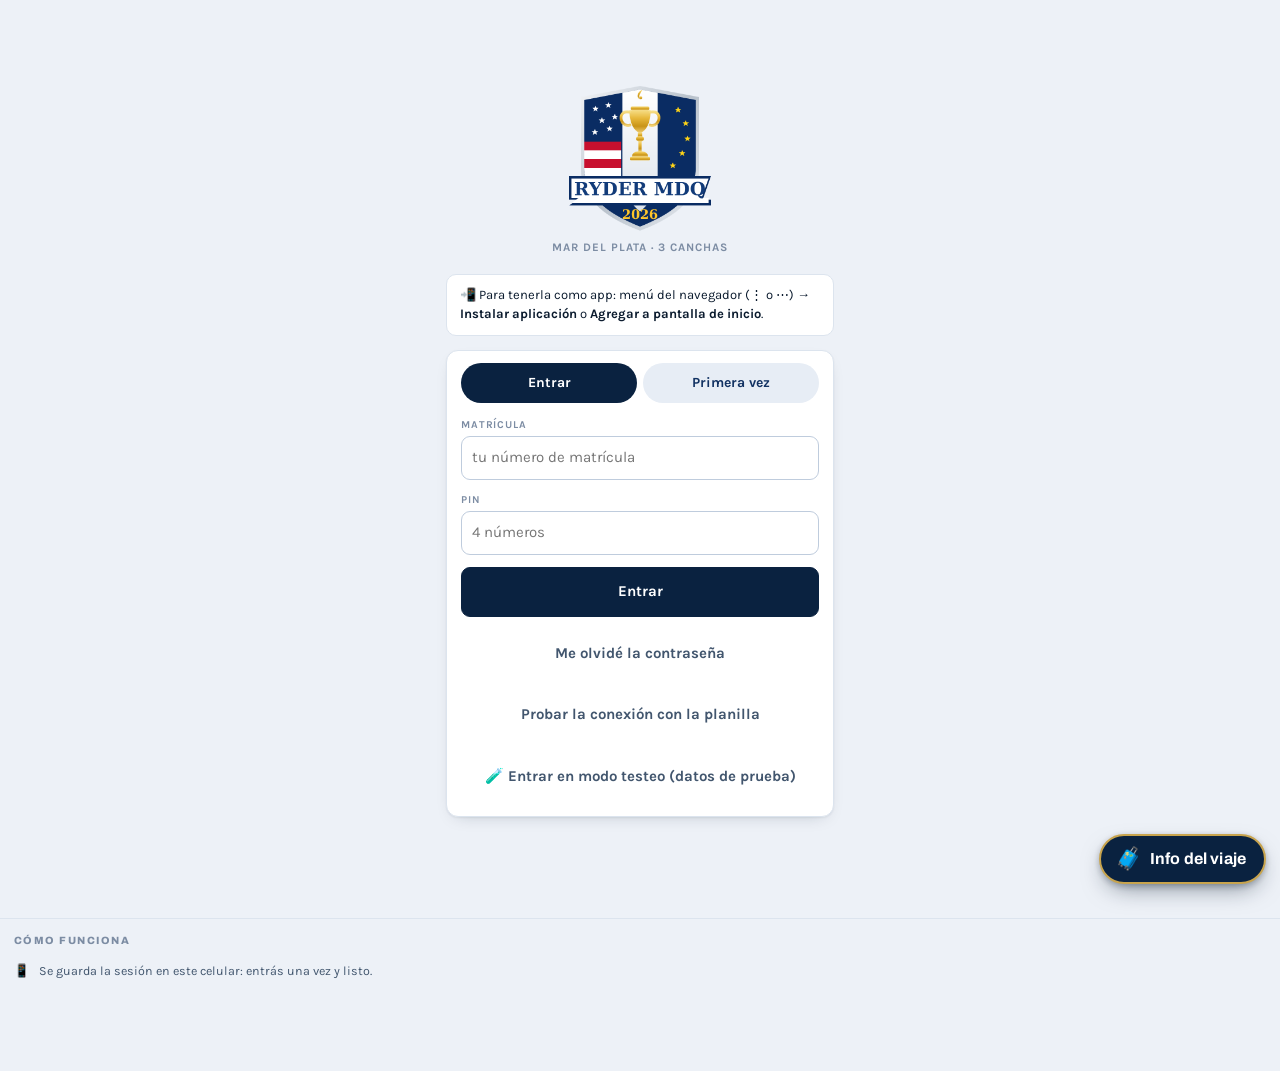
==== index.html @ dab8bccc "Botón flotante 'Info del viaje' en todas las pantallas (v54) Reemplaza la franja chica del encabezad" ====
<!DOCTYPE html>
<html lang="es">
<head>
<meta charset="utf-8">
<meta name="viewport" content="width=device-width,initial-scale=1,viewport-fit=cover">
<meta name="theme-color" content="#FFFFFF">
<meta name="description" content="Ryder MDQ: resultados en vivo del viaje de golf a Mar del Plata.">
<title>Ryder MDQ</title>
<link rel="manifest" href="manifest.webmanifest">
<link rel="icon" href="icono-192.png" sizes="192x192">
<link rel="apple-touch-icon" href="icono-192.png">
<meta name="apple-mobile-web-app-capable" content="yes">
<meta name="apple-mobile-web-app-status-bar-style" content="default">
<meta name="apple-mobile-web-app-title" content="Ryder MDQ">
<link rel="preconnect" href="https://fonts.googleapis.com">
<link rel="preconnect" href="https://fonts.gstatic.com" crossorigin>
<link rel="stylesheet" href="https://fonts.googleapis.com/css2?family=Archivo:wght@500;600;800&family=Karla:wght@400;500;700&family=IBM+Plex+Mono:wght@500;600&display=swap">
<link rel="stylesheet" href="app.css">
</head>
<body>
<div id="app"><div class="pantalla"><p class="vacio">Cargando…</p></div></div>
<a class="flot-viaje" href="gira/" aria-label="Info del viaje: agenda, reservas, pagos y autos"><span aria-hidden="true">🧳</span><b>Info del viaje</b></a>
<script src="config.js"></script>
<script src="app.js"></script>
</body>
</html>
---- app.css ----
/* ===========================================================
   RYDER MDQ — sistema visual
   Navy de barra, rojo USA, azul Europa, fondo gris azulado.
   =========================================================== */
:root{
  --navy:#0A2240; --navy-2:#123262; --navy-3:#1B4587;
  --usa:#C8102E; --usa-osc:#9E0C24;
  --eur:#003DA5; --eur-osc:#002C77;
  --fondo:#EDF1F7; --panel:#FFFFFF; --panel-2:#F4F7FB; --panel-3:#E7EDF5;
  --linea:#DCE4EE; --linea-2:#BFCCDD;
  --tinta:#0B1B2E; --tinta-2:#42566E; --tenue:#7C8CA3;
  --oro:#C8A44D; --oro-suave:#FBF3DE;
  --vivo:#16A34A; --alerta:#B45309; --alerta-suave:#FEF3C7;
  --sombra:0 1px 2px rgba(11,27,46,.06), 0 6px 18px -10px rgba(11,27,46,.28);
  --sombra-alta:0 14px 34px -14px rgba(11,27,46,.45);
  --r:12px;
  /* alias que usa el resto del código */
  --eq-azul:var(--eur); --eq-rojo:var(--usa);
  --verde:var(--navy); --verde2:var(--vivo);
  --rojo:var(--usa); --azul:var(--eur);
  --ground:var(--fondo); --linea2:var(--linea-2); --tinta2:var(--tinta-2); --panel2:var(--panel-2);
}
*{box-sizing:border-box}
body{margin:0;background:var(--fondo);color:var(--tinta);
  font-family:Karla,"Helvetica Neue",Arial,sans-serif;font-size:16px;line-height:1.45;
  -webkit-text-size-adjust:100%;-webkit-font-smoothing:antialiased}
h1,h2,h3{font-family:Archivo,"Helvetica Neue",Arial,sans-serif;margin:0;text-wrap:balance;letter-spacing:-.015em}
button,input,select{font:inherit;color:inherit}
button{cursor:pointer}
:focus-visible{outline:2.5px solid var(--navy-3);outline-offset:2px;border-radius:6px}
ul{margin:0;padding:0;list-style:none}
.num{font-family:"IBM Plex Mono",ui-monospace,monospace;font-variant-numeric:tabular-nums}
.wrap{max-width:780px;margin:0 auto;padding:14px 14px 90px;position:relative}

/* ---------- barra superior navy ---------- */
.topbar{background:var(--navy);position:sticky;top:0;z-index:40;
  box-shadow:0 2px 10px -4px rgba(0,0,0,.4)}
.topbar-in{max-width:780px;margin:0 auto;padding:0 12px}
.cab-top{display:flex;align-items:center;justify-content:space-between;gap:10px;padding:12px 2px 10px}
.cab-der{display:flex;align-items:center;gap:7px;min-width:0}
h1.logo{display:flex;align-items:center;gap:8px;font-family:Archivo,"Helvetica Neue",Arial,sans-serif;
  font-weight:600;letter-spacing:.03em;font-size:15px;color:#fff;text-transform:uppercase;line-height:1;
  white-space:nowrap;min-width:0}
h1.logo b{font-weight:800}
.escudo-logo{width:32px;height:32px;flex:0 0 auto;display:block}
.cab{display:none}
.sub{display:none}
.chip-estado{border:1px solid rgba(255,255,255,.28);background:rgba(255,255,255,.08);border-radius:999px;
  padding:5px 10px;font-size:10.5px;font-weight:700;letter-spacing:.06em;text-transform:uppercase;
  display:flex;align-items:center;gap:6px;color:#E8EEF7}
.punto{width:7px;height:7px;border-radius:50%;background:var(--vivo)}
.punto.gris{background:#94A3B8}
.punto.rojo{background:#F87171}
.punto.vivo{animation:latir 2.4s ease-in-out infinite}
@keyframes latir{0%,100%{opacity:1}50%{opacity:.25}}
@media (prefers-reduced-motion:reduce){.punto.vivo{animation:none}}
.chip-test{border:1px solid rgba(255,255,255,.28);background:rgba(255,255,255,.08);border-radius:999px;
  padding:5px 9px;font-size:10.5px;font-weight:700;letter-spacing:.05em;color:#E8EEF7;white-space:nowrap}
.chip-test.on{background:var(--oro);border-color:var(--oro);color:#2B2205}
.btn-perfil{display:flex;align-items:center;gap:7px;border:1px solid rgba(255,255,255,.28);
  background:rgba(255,255,255,.08);border-radius:999px;padding:3px 11px 3px 3px;
  font-weight:700;font-size:13px;color:#fff;max-width:52%}
.btn-perfil .av{width:28px;height:28px;font-size:14px;background:rgba(255,255,255,.16);border-color:rgba(255,255,255,.4)}
.btn-perfil .nom{overflow:hidden;text-overflow:ellipsis;white-space:nowrap;color:#fff}

/* pestañas subrayadas sobre el navy */
.tabs{display:grid;grid-template-columns:repeat(6,1fr);gap:0}
.tabs button{border:0;background:transparent;padding:11px 1px 12px;font-weight:700;font-size:10px;
  letter-spacing:.01em;text-transform:uppercase;color:rgba(255,255,255,.62);white-space:nowrap;
  position:relative}
.tabs button[aria-current="true"]{color:#fff}
.tabs button[aria-current="true"]::after{content:"";position:absolute;left:12%;right:12%;bottom:0;
  height:3px;border-radius:3px 3px 0 0;background:#fff}

/* ---------- bloques ---------- */
.card{background:var(--panel);border:1px solid var(--linea);border-radius:var(--r);box-shadow:var(--sombra);overflow:hidden}
.pila{display:flex;flex-direction:column;gap:12px}
.fila{display:flex;align-items:center;gap:10px}
.eyebrow{font-size:10.5px;font-weight:700;letter-spacing:.11em;text-transform:uppercase;color:var(--tenue)}
.hint{font-size:13px;color:var(--tinta-2);line-height:1.4}
.sec-tit{padding:12px 14px;border-bottom:1px solid var(--linea);display:flex;
  justify-content:space-between;align-items:center;gap:10px;background:var(--panel-2)}
.sec-tit h2{font-size:14px;font-weight:800;text-transform:uppercase;letter-spacing:.04em}
.vacio{padding:26px 16px;text-align:center;color:var(--tenue);font-size:14px}
.acc{display:flex;gap:8px;padding:12px 14px;flex-wrap:wrap}
.grid2{display:grid;grid-template-columns:1fr 1fr;gap:10px;padding:12px 14px}

/* segmentado tipo "As It Stands / Confirmed" */
.seg{display:flex;gap:6px;padding:0}
.seg button{flex:1;border:0;background:var(--panel-3);border-radius:999px;padding:9px 6px;font-size:12.5px;
  font-weight:700;color:var(--navy-2);white-space:nowrap;letter-spacing:.01em}
.seg button[aria-pressed="true"]{background:var(--navy);color:#fff}
.tabsdos{display:flex;gap:6px;padding:12px 14px 0}
.tabsdos button{flex:1;border:0;background:var(--panel-3);border-radius:999px;padding:10px 6px;
  font-size:14px;font-weight:700;color:var(--navy-2)}
.tabsdos button[aria-pressed="true"]{background:var(--navy);color:#fff}

/* ---------- marcador de equipos: cápsula roja/azul ---------- */
.marcador-eq{display:grid;grid-template-columns:1fr auto 1fr;align-items:center;gap:10px;padding:14px}
.marcador-eq .lado{display:flex;align-items:center;gap:9px;min-width:0}
.marcador-eq .lado:last-child{flex-direction:row-reverse;text-align:right}
.escudo{width:34px;height:34px;border-radius:50%;flex:0 0 auto;display:grid;place-items:center;
  font-family:Archivo;font-weight:800;font-size:10px;color:#fff;letter-spacing:.02em;
  box-shadow:0 0 0 2px #fff, 0 0 0 3px var(--linea-2)}
.escudo.usa{background:linear-gradient(160deg,var(--usa),var(--usa-osc))}
.escudo.eur{background:linear-gradient(160deg,var(--eur),var(--eur-osc))}
.marcador-eq .nombre{font-family:Archivo;font-weight:800;font-size:12.5px;letter-spacing:-.01em;
  line-height:1.12;min-width:0}
.marcador-eq .nombre i{display:block;font-style:normal;font-size:10.5px;font-weight:700;
  letter-spacing:.06em;text-transform:uppercase;color:var(--tenue);margin-top:1px}
.capsula{display:flex;border-radius:999px;overflow:hidden;box-shadow:var(--sombra);flex:0 0 auto}
.capsula span{font-family:Archivo;font-weight:800;font-size:22px;color:#fff;padding:9px 14px;
  min-width:56px;text-align:center;font-variant-numeric:tabular-nums;line-height:1.15}
.capsula .c-usa{background:var(--usa)}
.capsula .c-eur{background:var(--eur)}
.barra-eq{display:flex;height:6px;overflow:hidden}
.barra-eq i{display:block}
.barra-eq .a{background:var(--eur)}
.barra-eq .r{background:var(--usa)}
.meta-eq{display:flex;justify-content:space-between;padding:0 14px 12px;font-size:11.5px;color:var(--tenue);font-weight:600}

/* ---------- partido estilo Ryder ---------- */
.partido{margin:0}
.p-cab{display:flex;justify-content:space-between;align-items:center;gap:10px;
  padding:8px 14px;background:var(--panel-2);border-bottom:1px solid var(--linea)}
.p-estado{font-family:Archivo;font-weight:800;font-size:12px;letter-spacing:.04em;text-transform:uppercase;color:var(--tinta-2)}
.match{display:grid;grid-template-columns:1fr 66px 1fr;align-items:center;gap:6px;padding:10px 12px 6px}
.m-lado{display:flex;flex-direction:column;gap:8px;min-width:0}
.m-jug{display:flex;align-items:center;gap:8px;min-width:0}
.m-foto{width:34px;height:34px;border-radius:50%;flex:0 0 auto;object-fit:cover;background:var(--panel-3);
  display:grid;place-items:center;font-family:Archivo;font-weight:800;font-size:14px;color:var(--navy)}
.m-foto.usa{box-shadow:0 0 0 2px #fff,0 0 0 4px var(--usa)}
.m-foto.eur{box-shadow:0 0 0 2px #fff,0 0 0 4px var(--eur)}
.m-nom{flex:1;min-width:0;font-weight:700;font-size:14px;line-height:1.15;
  overflow:hidden;text-overflow:ellipsis;white-space:nowrap}
.m-hcp{flex:0 0 auto;font-family:"IBM Plex Mono",monospace;font-size:13px;font-weight:600;color:var(--tenue)}
.m-badge{width:66px;height:66px;border-radius:50%;display:grid;place-items:center;align-content:center;
  color:#fff;line-height:1;box-shadow:var(--sombra)}
.m-badge b{font-family:Archivo;font-weight:800;font-size:16px;letter-spacing:-.02em}
.m-badge span{font-size:11px;font-weight:700;opacity:.9;margin-top:2px}
.m-badge.usa{background:var(--usa)}
.m-badge.eur{background:var(--eur)}
.m-badge.as{background:#fff;color:var(--navy);box-shadow:inset 0 0 0 2px var(--linea-2)}
.m-badge.sin{background:var(--panel-3);color:var(--tenue);box-shadow:none}
.p-hoyos{display:flex;gap:2px;padding:2px 10px 12px;justify-content:center}
.p-hoyos i{width:17px;height:17px;flex:0 0 auto;border-radius:50%;font-style:normal;font-size:9px;font-weight:700;
  display:grid;place-items:center;font-family:"IBM Plex Mono",monospace;
  background:#fff;border:1px solid var(--linea);color:var(--tenue)}
.p-hoyos i.u{background:var(--usa);border-color:var(--usa);color:#fff}
.p-hoyos i.e{background:var(--eur);border-color:var(--eur);color:#fff}
.p-hoyos i.h{background:#fff;border-color:var(--navy);color:var(--navy)}
.p-hoyos i.fin{opacity:.3}
.p-lados,.p-lado,.p-vs{display:none}

/* ---------- leaderboard ---------- */
.lb{overflow:hidden}
.lb-cab{display:flex;justify-content:space-between;align-items:center;padding:12px 14px;
  background:var(--navy);color:#fff}
.lb-cab h2{font-size:14px;font-weight:800;text-transform:uppercase;letter-spacing:.04em}
.lb-cab .eyebrow{color:rgba(255,255,255,.7)}
.lb-row{display:grid;grid-template-columns:28px 36px 1fr auto;gap:10px;align-items:center;
  padding:10px 14px;border-bottom:1px solid var(--linea);position:relative;background:transparent;width:100%;
  border-left:0;border-right:0;border-top:0;text-align:left}
.lb-row:last-child{border-bottom:0}
.lb-row .barra{position:absolute;left:0;top:0;bottom:0;background:var(--panel-2);z-index:0}
.lb-row>*{position:relative;z-index:1}
.pos{font-family:Archivo;font-weight:800;font-size:14px;color:var(--tinta-2);text-align:center}
.pos.p1{color:var(--oro)}
.av{width:36px;height:36px;border-radius:50%;display:grid;place-items:center;font-size:15px;
  font-family:Archivo;font-weight:800;color:var(--navy);
  background:var(--panel-3);border:1px solid var(--linea-2);object-fit:cover}
.av.eq-azul{border:0;box-shadow:0 0 0 2px #fff,0 0 0 3.5px var(--eur)}
.av.eq-rojo{border:0;box-shadow:0 0 0 2px #fff,0 0 0 3.5px var(--usa)}
.lb-nom{font-weight:700;font-size:15px;line-height:1.15;overflow:hidden;text-overflow:ellipsis;white-space:nowrap}
.lb-meta{font-size:11.5px;color:var(--tenue);display:flex;gap:7px;flex-wrap:wrap;margin-top:1px}
.lb-val{text-align:right;font-family:"IBM Plex Mono",monospace;font-variant-numeric:tabular-nums}
.lb-val b{font-size:21px;font-weight:600;letter-spacing:-.02em;color:var(--navy)}
.lb-val span{display:block;font-size:10.5px;color:var(--tenue);font-family:Karla;letter-spacing:.03em}
.thru{font-weight:700;color:var(--vivo)}
.txt-azul{color:var(--eur)}
.txt-rojo{color:var(--usa)}

/* ---------- grilla de tarjetas ---------- */
.scroll{overflow-x:auto;-webkit-overflow-scrolling:touch}
table.tc{border-collapse:collapse;font-family:"IBM Plex Mono",monospace;font-size:13px;
  font-variant-numeric:tabular-nums;min-width:100%;color:var(--tinta)}
table.tc th,table.tc td{border:1px solid var(--linea);padding:6px 4px;text-align:center;min-width:31px;font-weight:600}
table.tc th{background:var(--panel-2);font-weight:700;color:var(--tinta-2)}
table.tc .lbl{text-align:left;position:sticky;left:0;background:var(--panel);min-width:112px;
  font-family:Karla;font-weight:700;font-size:13px;z-index:2}
table.tc thead .lbl{background:var(--panel-2)}
table.tc .tot{background:var(--panel-2);font-weight:700}
.marca{display:inline-grid;place-items:center;width:20px;height:20px;line-height:1}
.marca.c{border:1.5px solid var(--usa);border-radius:50%}
.marca.cc{border:1.5px solid var(--usa);border-radius:50%;box-shadow:0 0 0 2.5px var(--panel),0 0 0 4px var(--usa)}
.marca.s{border:1.5px solid var(--eur)}
.marca.ss{border:1.5px solid var(--eur);box-shadow:0 0 0 2.5px var(--panel),0 0 0 4px var(--eur)}

/* ---------- carga de golpes ---------- */
.jsel{display:flex;gap:7px;overflow-x:auto;padding:2px;scrollbar-width:none}
.jsel::-webkit-scrollbar{display:none}
.jsel button{flex:0 0 auto;display:flex;align-items:center;gap:7px;border:1px solid var(--linea);
  background:var(--panel);border-radius:999px;padding:4px 12px 4px 4px;font-weight:700;font-size:14px;
  color:var(--tinta-2)}
.jsel button[aria-pressed="true"]{border-color:var(--navy);background:var(--navy);color:#fff}
.hoyo{padding:16px 16px 14px;text-align:center}
.hoyo .n{font-family:Archivo;font-weight:800;font-size:52px;line-height:.92;letter-spacing:-.03em;color:var(--navy)}
.hoyo .datos{display:flex;justify-content:center;gap:7px;flex-wrap:wrap;margin-top:8px}
.pin{border:1px solid var(--linea);border-radius:999px;padding:3px 10px;font-size:11.5px;font-weight:700;
  color:var(--tinta-2);background:var(--panel-2)}
.pin.recibe{border-color:var(--oro);color:#7A5C0A;background:var(--oro-suave)}
.marcador{display:flex;align-items:center;justify-content:center;gap:16px;margin:14px 0 6px}
.marcador .val{font-family:Archivo;font-weight:800;font-size:60px;min-width:96px;line-height:1;
  letter-spacing:-.04em;color:var(--tinta)}
.marcador .val.sin{color:var(--linea-2)}
.rd{width:52px;height:52px;border-radius:50%;border:1px solid var(--linea-2);background:var(--panel-2);
  font-size:26px;font-weight:600;display:grid;place-items:center;line-height:1;padding-bottom:3px;color:var(--navy)}
.rd:active{background:var(--panel-3)}
.rapidos{display:grid;grid-template-columns:repeat(5,1fr);gap:6px;margin-top:12px}
.rapidos button{border:1px solid var(--linea);background:var(--panel-2);border-radius:10px;padding:9px 2px;
  font-weight:700;font-size:12.5px;color:var(--tinta-2)}
.rapidos button b{display:block;font-family:"IBM Plex Mono",monospace;font-size:18px;color:var(--tinta)}
.rapidos button.brr{color:var(--tenue)}
.navh{display:flex;gap:8px;margin-top:14px}
.navh button{flex:1;border:1px solid var(--linea);background:var(--panel-2);border-radius:10px;padding:11px;
  font-weight:700;font-size:14px;color:var(--tinta-2)}
.navh button.pri{background:var(--navy);border-color:var(--navy);color:#fff}
.puntos{display:flex;justify-content:center;gap:16px;padding:12px 14px;border-top:1px solid var(--linea);
  background:var(--panel-2)}
.puntos div{text-align:center}
.puntos b{display:block;font-family:"IBM Plex Mono",monospace;font-size:19px;font-weight:600;color:var(--navy)}
.puntos span{font-size:10px;letter-spacing:.08em;text-transform:uppercase;color:var(--tenue);font-weight:700}
.dots{display:flex;gap:3px;justify-content:center;flex-wrap:wrap;padding:12px 10px 0}
.dots button{width:26px;height:26px;border-radius:7px;border:1px solid var(--linea);background:var(--panel-2);
  font-size:11px;font-weight:700;color:var(--tenue);padding:0;font-family:"IBM Plex Mono",monospace}
.dots button.hecho{background:var(--navy);border-color:var(--navy);color:#fff}
.dots button[aria-current="true"]{outline:2px solid var(--oro);outline-offset:1px}

/* ---------- formularios ---------- */
.campo{display:flex;flex-direction:column;gap:4px}
.campo label{font-size:10.5px;font-weight:700;letter-spacing:.08em;text-transform:uppercase;color:var(--tenue)}
input[type="text"],input[type="number"],input[type="password"],select{
  border:1px solid var(--linea-2);background:var(--panel);border-radius:9px;padding:10px;width:100%;font-size:15px}
input[type="number"]{font-family:"IBM Plex Mono",monospace}
.btn{border:1px solid var(--linea-2);background:var(--panel);border-radius:9px;padding:10px 13px;
  font-weight:700;font-size:14px;color:var(--navy)}
.btn.pri{background:var(--navy);border-color:var(--navy);color:#fff}
.btn.fin{border-color:transparent;background:transparent;color:var(--tinta-2);font-size:13px;padding:6px 8px}
.btn.peli{color:var(--usa)}
.jug{padding:11px 14px;border-bottom:1px solid var(--linea);display:grid;
  grid-template-columns:38px 1fr auto;gap:11px;align-items:center}
.jug:last-child{border-bottom:0}
.jug .av{width:38px;height:38px;font-size:16px}
.editor{display:grid;grid-template-columns:1fr;gap:9px;padding:13px 14px;background:var(--panel-2);
  border-bottom:1px solid var(--linea)}
.hoyo-ed{display:grid;grid-template-columns:34px 1fr 1fr;gap:7px;align-items:center;padding:4px 14px}
.hoyo-ed span{font-family:"IBM Plex Mono",monospace;font-size:13px;color:var(--tenue);font-weight:600}
.hoyo-ed input{padding:6px 8px;font-size:14px;text-align:center}
.feed{padding:4px 0}
.feed li{display:flex;gap:9px;padding:8px 14px;border-bottom:1px solid var(--linea);font-size:13.5px;
  align-items:baseline;color:var(--tinta-2)}
.feed li:last-child{border-bottom:0}
.aviso{display:flex;gap:9px;padding:11px 13px;border-radius:10px;background:var(--alerta-suave);
  border:1px solid #FCD34D;font-size:13px;color:#78350F;line-height:1.35}
.destacados{display:grid;grid-template-columns:repeat(auto-fit,minmax(150px,1fr));gap:1px;background:var(--linea)}
.destacados div{background:var(--panel);padding:12px 14px}
.destacados .k{font-size:10px;letter-spacing:.09em;text-transform:uppercase;color:var(--tenue);font-weight:700}
.destacados .v{font-weight:700;font-size:15px;margin-top:2px}
.destacados .v em{font-style:normal;font-family:"IBM Plex Mono",monospace;color:var(--navy)}
.pie{text-align:center;padding:24px 10px 6px;font-size:11.5px;color:var(--tenue)}
.pie small{display:block;margin-top:3px}
.candado{display:flex;gap:9px;padding:11px 14px;font-size:12.5px;color:var(--tinta-2);
  border-top:1px solid var(--linea);background:var(--panel-2);line-height:1.35}
.candado.solo{border:1px solid var(--linea);border-radius:10px}
.ronly{opacity:.62;pointer-events:none}
.codigo{font-family:"IBM Plex Mono",monospace;font-size:20px;font-weight:600;letter-spacing:.08em;
  color:var(--navy);background:var(--panel-3);border:1px solid var(--linea-2);border-radius:9px;padding:5px 10px}
.pick-eq{display:flex;gap:8px}
.pick-eq button{flex:1;border:2px solid var(--linea);background:var(--panel);border-radius:10px;
  padding:9px 4px;font-weight:800;font-size:14px;color:var(--tinta-2)}
.pick-eq.pick-4{flex-wrap:wrap}
.pick-eq.pick-4 button{flex:1 1 44%;font-size:13px;padding:10px 4px}
.pick-eq button.a[aria-pressed="true"]{border-color:var(--eur);color:var(--eur);background:#EFF4FD}
.pick-eq button.r[aria-pressed="true"]{border-color:var(--usa);color:var(--usa);background:#FDF0F2}
.pick-eq button[aria-pressed="true"]:not(.a):not(.r){border-color:var(--navy);color:#fff;background:var(--navy)}

/* ---------- ingreso ---------- */
.pantalla{min-height:100svh;display:flex;flex-direction:column;justify-content:center;
  max-width:420px;margin:0 auto;padding:24px 16px;gap:14px}
.marca-app{display:block;text-align:center;margin-bottom:4px}
.marca-app h1{font-size:26px;font-weight:800;letter-spacing:-.02em}
.escudo-grande{width:150px;height:150px;display:block;margin:0 auto}
.marca-app p{margin:6px 0 0;font-size:11.5px;color:var(--tenue);font-weight:700;
  letter-spacing:.09em;text-transform:uppercase}
.form{display:flex;flex-direction:column;gap:12px;padding:14px}
.form .btn{padding:13px;font-size:15px}
.error{background:#FEF2F2;border:1px solid #FCA5A5;color:#7F1D1D;border-radius:10px;
  padding:10px 12px;font-size:13.5px;line-height:1.35}
.ok-msg{background:#ECFDF5;border:1px solid #6EE7B7;color:#065F46;border-radius:10px;padding:10px 12px;font-size:13.5px}
.instalar{display:flex;gap:9px;align-items:center;justify-content:space-between;
  padding:11px 13px;border-radius:10px;background:var(--panel);border:1px solid var(--linea);font-size:13px}
.login-grid{display:grid;grid-template-columns:repeat(auto-fill,minmax(150px,1fr));gap:8px;padding:14px}
.login-grid button{display:flex;align-items:center;gap:9px;border:1px solid var(--linea);
  background:var(--panel-2);border-radius:12px;padding:8px;font-weight:700;font-size:14px;text-align:left;color:var(--tinta)}
.login-grid button i{display:block;font-style:normal;font-size:11px;color:var(--tenue);font-weight:600}
.login-grid .lib{color:var(--tenue)}

/* ---------- perfil ---------- */
.perfil-cab{display:flex;gap:15px;align-items:center;padding:16px 14px}
.perfil-foto{width:92px;height:92px;border-radius:50%;flex:0 0 auto;display:grid;place-items:center;
  font-family:Archivo;font-weight:800;font-size:38px;color:var(--navy);
  background:var(--panel-3);border:1px solid var(--linea-2);overflow:hidden}
.perfil-foto img{width:100%;height:100%;object-fit:cover;display:block}
.perfil-foto.eq-azul{border:0;box-shadow:0 0 0 4px var(--eur)}
.perfil-foto.eq-rojo{border:0;box-shadow:0 0 0 4px var(--usa)}
.perfil-cab h2{font-size:20px;font-weight:800;line-height:1.1}
.subir{display:inline-flex;align-items:center;gap:6px;border:1px solid var(--linea-2);background:var(--panel);
  border-radius:9px;padding:7px 11px;font-weight:700;font-size:13px;cursor:pointer;color:var(--navy)}
.subir input{display:none}
.fotos{display:flex;gap:7px;flex-wrap:wrap;margin-top:8px}

/* ---------- estados y desplegable ---------- */
.barra-estado{display:flex;align-items:center;gap:8px;padding:7px 12px;font-size:12.5px;font-weight:700;
  color:#78350F;background:var(--alerta-suave);border-bottom:1px solid #FCD34D}
.barra-estado.sync{background:#ECFDF5;color:#065F46;border-bottom-color:#6EE7B7}
.barra-estado.test{background:#EEF2FF;color:#3730A3;border-bottom-color:#A5B4FC}
.girar{width:12px;height:12px;border:2px solid currentColor;border-right-color:transparent;
  border-radius:50%;animation:vuelta .8s linear infinite;flex:0 0 auto}
@keyframes vuelta{to{transform:rotate(360deg)}}
@media (prefers-reduced-motion:reduce){.girar{animation:none}}
.drop-fondo{position:fixed;inset:0;z-index:45;background:rgba(10,34,64,.28)}
.drop{position:fixed;z-index:46;right:12px;top:58px;width:min(330px,calc(100% - 24px));
  background:var(--panel);border:1px solid var(--linea-2);border-radius:14px;
  box-shadow:var(--sombra-alta);overflow:hidden auto;max-height:72vh}
.drop .tit{padding:10px 13px;border-bottom:1px solid var(--linea);font-size:10.5px;font-weight:700;
  letter-spacing:.1em;text-transform:uppercase;color:var(--tenue);position:sticky;top:0;background:var(--panel-2)}
.drop button{display:flex;align-items:center;gap:10px;width:100%;border:0;background:transparent;
  padding:9px 13px;text-align:left;font-weight:700;font-size:14.5px;color:var(--tinta);
  border-bottom:1px solid var(--linea)}
.drop button:last-child{border-bottom:0}
.drop button[aria-current="true"]{background:var(--panel-2)}
.drop button i{display:block;font-style:normal;font-size:11px;color:var(--tenue);font-weight:600}
.drop button span{min-width:0}
.drop .tick{margin-left:auto;color:var(--vivo);font-weight:800}

@media(max-width:430px){h1.logo span{display:none}.escudo-logo{width:36px;height:36px}}
@media(max-width:400px){
  .hoyo .n{font-size:44px}
  .marcador .val{font-size:52px;min-width:80px}
  .grid2{grid-template-columns:1fr}
  .btn-perfil{max-width:44%;padding-right:8px}
  .capsula span{font-size:19px;padding:8px 11px;min-width:52px}
  .match{grid-template-columns:1fr 58px 1fr}
  .m-badge{width:58px;height:58px}
  .m-badge b{font-size:14px}
  .tabs button{font-size:10px}
}

/* ---------- partida rápida ---------- */
.pr-jug{display:grid;grid-template-columns:1fr 88px 34px;gap:9px;align-items:end;
  padding:10px 14px;border-bottom:1px solid var(--linea)}
.pr-op{border:2px solid var(--linea);background:var(--panel);border-radius:10px;padding:12px 8px;
  font-weight:700;font-size:13.5px;color:var(--tinta-2)}
.pr-op[aria-pressed="true"]{border-color:var(--navy);background:var(--navy);color:#fff}
.pr-eq{display:grid;grid-template-columns:1fr auto auto;gap:6px;align-items:center;margin-top:6px}
.pr-eq span{font-weight:700;font-size:13.5px;overflow:hidden;text-overflow:ellipsis;white-space:nowrap}
.pr-eq button{border:2px solid var(--linea);background:var(--panel);border-radius:8px;padding:6px 10px;
  font-weight:700;font-size:12px;color:var(--tinta-2)}
.pr-eq button.a[aria-pressed="true"]{border-color:var(--eur);color:var(--eur);background:#EFF4FD}
.pr-eq button.r[aria-pressed="true"]{border-color:var(--usa);color:var(--usa);background:#FDF0F2}
.pr-fila{display:grid;grid-template-columns:minmax(0,1fr) 40px 46px 40px 56px;gap:7px;align-items:center;
  padding:9px 14px;border-top:1px solid var(--linea)}
.pr-fila.fuera{opacity:.45}
.pr-quien{min-width:0}
.pr-fila.lado .pr-quien b{white-space:normal;overflow-wrap:anywhere}
.pr-quien b{display:block;font-size:14.5px;line-height:1.15;overflow:hidden;text-overflow:ellipsis;white-space:nowrap}
.pr-quien i{display:block;font-style:normal;font-size:11px;color:var(--tenue);font-weight:600}
.rd.chico{width:40px;height:40px;font-size:22px}
.pr-golpes{font-family:Archivo;font-weight:800;font-size:26px;text-align:center;color:var(--tinta);
  font-variant-numeric:tabular-nums}
.pr-golpes.sin{color:var(--linea-2)}
.pr-pts{font-family:"IBM Plex Mono",monospace;font-size:12px;font-weight:600;color:var(--navy);text-align:right}
.pr-op i{display:block;font-style:normal;font-size:11px;font-weight:600;margin-top:3px;opacity:.72}

/* partida rápida · todas las alternativas a la vez */
.pr-vs{display:block;font-size:12px;font-weight:600;color:var(--tenue);
  letter-spacing:.01em;margin-bottom:2px}
.pr-vs i{font-style:normal;padding:0 2px;opacity:.8}
.pr-res b{display:block;font-size:14.5px;font-weight:800;color:var(--navy);line-height:1.25}
.pr-hm{margin:10px 14px 0;border-top:1px solid var(--linea);padding-top:8px}
.pr-hm span{color:var(--tenue);font-weight:600;overflow:hidden;text-overflow:ellipsis;white-space:nowrap}
.pr-hm b{color:var(--navy);white-space:nowrap;font-weight:700}

.pr-hm h4{margin:10px 0 4px;font-family:Archivo,system-ui,sans-serif;font-size:10px;
  letter-spacing:.13em;text-transform:uppercase;color:var(--tenue);font-weight:800}
.pr-hm h4:first-child{margin-top:0}
.pr-fila.mejor{box-shadow:inset 3px 0 0 var(--oro)}
.pr-pts.mejor{color:var(--navy);font-weight:800}

/* partida rápida · destacar el match y los sindicatos que se están jugando.
   Filas grandes de verdad: en la cancha se tocan con el pulgar y con guante. */
.pr-res, .hm-fila{display:grid;align-items:center;width:100%;border:1.5px solid var(--linea);
  background:var(--panel);font:inherit;color:inherit;text-align:left;cursor:pointer;
  border-radius:12px;-webkit-tap-highlight-color:transparent}
.pr-res{grid-template-columns:24px 1fr;gap:11px;min-height:56px;padding:9px 12px;margin:0 14px 8px}
.pr-res:first-of-type{margin-top:2px}
.hm-fila{grid-template-columns:24px 1fr auto;gap:10px;min-height:48px;padding:8px 11px;margin-top:7px}
.hm-tic{width:22px;height:22px;border-radius:50%;border:2px solid var(--linea-2);
  background:var(--panel);box-sizing:border-box}
.pr-res.destacado, .hm-fila.destacado{border-color:var(--eur);background:#EFF4FD}
.destacado .hm-tic{border-color:var(--eur);background:var(--eur);
  box-shadow:inset 0 0 0 3.5px #EFF4FD}
.pr-res.destacado .pr-vs, .pr-res.destacado b,
.hm-fila.destacado .hm-quien, .hm-fila.destacado b{color:var(--eur)}
.hm-quien{font-size:12.5px;color:var(--tenue);font-weight:600;line-height:1.25}
.hm-fila b{font-size:12.5px;color:var(--navy);white-space:nowrap;font-weight:700}
.hm-ver{display:flex;justify-content:flex-end;margin-top:10px}
.btn-ver{border:1.5px solid var(--linea-2);background:var(--panel);border-radius:999px;
  padding:9px 16px;font-family:Archivo,system-ui,sans-serif;font-size:11.5px;font-weight:800;
  letter-spacing:.04em;text-transform:uppercase;color:var(--navy);cursor:pointer}
.btn-ver:active{background:#EFF4FD;border-color:var(--eur);color:var(--eur)}
.pr-hm h4 b{color:var(--eur);font-weight:800}

/* partida rápida · a quién anoto y resalte de mi fila en la tarjeta */
.pr-anoto{display:flex;gap:6px;align-items:center;overflow-x:auto;padding:2px 0 2px;
  -webkit-overflow-scrolling:touch;scrollbar-width:none}
.pr-anoto::-webkit-scrollbar{display:none}
.pr-anoto > span{font-family:Archivo,system-ui,sans-serif;font-size:10px;font-weight:800;
  letter-spacing:.13em;text-transform:uppercase;color:var(--tenue);flex:0 0 auto;padding-right:2px}
.pr-anoto button{flex:0 0 auto;border:1.5px solid var(--linea-2);background:var(--panel);
  border-radius:999px;padding:9px 14px;font-size:12.5px;font-weight:700;color:var(--tinta);
  cursor:pointer;white-space:nowrap;-webkit-tap-highlight-color:transparent}
.pr-anoto button[aria-pressed="true"]{border-color:var(--navy);background:var(--navy);color:#fff}
table.tc tr.yo .lbl{color:var(--eur);font-weight:800;box-shadow:inset 3px 0 0 var(--eur)}

.hm-fila b i{display:block;font-style:normal;font-family:"IBM Plex Mono",monospace;
  font-size:10.5px;font-weight:600;color:var(--tenue);letter-spacing:-.01em}
.hm-fila.destacado b i{color:var(--eur);opacity:.75}
.hm-fila b{text-align:right;line-height:1.3}

.pr-pct{display:flex;gap:6px;align-items:center;flex-wrap:wrap;margin:0 14px 4px}
.pr-pct > span{font-family:Archivo,system-ui,sans-serif;font-size:10px;font-weight:800;
  letter-spacing:.13em;text-transform:uppercase;color:var(--tenue);width:100%}
.pr-pct button{flex:1;min-width:56px;border:1.5px solid var(--linea-2);background:var(--panel);
  border-radius:999px;padding:10px 6px;font-size:12.5px;font-weight:700;color:var(--tinta);
  cursor:pointer;-webkit-tap-highlight-color:transparent}
.pr-pct button[aria-pressed="true"]{border-color:var(--navy);background:var(--navy);color:#fff}



/* Las instrucciones viven todas juntas al pie de la pantalla, después de lo
   que se toca. Se leen si hacen falta y no estorban mientras se juega. */
.notas{margin-top:18px;padding-top:14px;border-top:1px solid var(--linea)}
.notas h3{margin:0 0 8px;padding:0 14px;font-family:Archivo,system-ui,sans-serif;
  font-size:10.5px;font-weight:800;letter-spacing:.14em;text-transform:uppercase;
  color:var(--tenue)}
.notas .candado{margin:0;border-radius:0;background:transparent;border:0;
  padding:7px 14px;align-items:flex-start}
.notas .candado + .candado{border-top:1px solid var(--linea)}

/* Cómo va el match, del color del que va arriba */
.estado-match{margin:2px 14px 12px;padding:11px 14px;border-radius:12px;text-align:center;
  border:2px solid var(--linea-2);background:var(--panel);color:var(--navy)}
.estado-match .em-quien{display:block;font-family:Archivo,system-ui,sans-serif;font-size:10.5px;
  font-weight:800;letter-spacing:.14em;text-transform:uppercase;opacity:.85}
.estado-match .em-val{display:block;font-family:Archivo,system-ui,sans-serif;font-size:30px;
  font-weight:800;line-height:1.05;margin:2px 0 3px;letter-spacing:-.02em}
.estado-match .em-pie{display:block;font-size:11.5px;font-weight:600;opacity:.72}
.estado-match.es-rojo{border-color:var(--usa);background:#FDF0F2;color:var(--usa)}
.estado-match.es-azul{border-color:var(--eur);background:#EFF4FD;color:var(--eur)}
.pin.gana-rojo{border-color:var(--usa);color:var(--usa);background:#FDF0F2}
.pin.gana-azul{border-color:var(--eur);color:var(--eur);background:#EFF4FD}
.pr-quien i b.tiro{display:inline-block;padding:1px 8px;border-radius:999px;font-size:10.5px;
  font-weight:800;border:1.5px solid currentColor;margin-left:1px}

/* Escudo del equipo en el perfil, debajo de la foto */
.escudo-eq{display:flex;flex-direction:column;align-items:center;gap:8px;
  padding:18px 14px 20px;margin:0 14px 4px;border-radius:14px;
  border:2px solid var(--linea);background:var(--panel-2)}
.escudo-eq img{width:100%;max-width:210px;height:auto;display:block}
.escudo-eq span{font-family:Archivo,system-ui,sans-serif;font-size:11px;font-weight:800;
  letter-spacing:.16em;text-transform:uppercase;color:var(--tenue)}
.escudo-eq.eq-azul{border-color:var(--eur);background:#EFF4FD}
.escudo-eq.eq-azul span{color:var(--eur)}
.escudo-eq.eq-rojo{border-color:var(--usa);background:#FDF0F2}
.escudo-eq.eq-rojo span{color:var(--usa)}

/* Botón flotante a la info del viaje: está en todas las pantallas (vive fuera de #app) */
.flot-viaje{position:fixed;z-index:44;right:max(14px,env(safe-area-inset-right));bottom:max(16px,env(safe-area-inset-bottom));
  display:flex;align-items:center;gap:8px;padding:12px 18px 12px 14px;border-radius:999px;
  background:var(--navy);color:#fff;text-decoration:none;border:2px solid var(--oro);
  box-shadow:0 10px 24px -8px rgba(11,27,46,.55),0 2px 6px rgba(11,27,46,.25);
  font:800 16px/1 Archivo,"Helvetica Neue",Arial,sans-serif;letter-spacing:.01em}
.flot-viaje span{font-size:22px;line-height:1}
.flot-viaje:active{transform:scale(.97);background:var(--navy-2)}
/* que el botón no tape lo último de la pantalla */
body{padding-bottom:calc(84px + env(safe-area-inset-bottom))}
/* scramble: de quién fue la salida */
.sal-tit{margin-top:12px;font-size:11px;font-weight:800;letter-spacing:.08em;text-transform:uppercase;color:var(--tenue)}
.salidas{display:grid;grid-template-columns:repeat(3,1fr);gap:8px;margin-top:6px}
.salidas button{border:2px solid var(--linea);background:var(--panel);border-radius:12px;padding:8px 4px;color:var(--tinta);min-width:0}
.salidas button b{display:block;font-family:"IBM Plex Mono",monospace;font-size:22px;line-height:1.1}
.salidas button span{display:block;font-size:12px;font-weight:700;overflow:hidden;text-overflow:ellipsis;white-space:nowrap}
.salidas button i{display:block;font-style:normal;font-size:11px;color:var(--tenue);font-weight:700}
.salidas button i.ok{color:#1E7B3A}
.salidas button[aria-pressed="true"]{border-color:var(--navy);background:var(--navy);color:#fff}
.salidas button[aria-pressed="true"] i{color:#fff}
.sal-aviso{margin:8px 0 0;font-size:12.5px;font-weight:700;color:var(--tinta-2)}
.sal-aviso.ok{color:#1E7B3A}
.sal-aviso.justo{color:#A15C00}
.sal-aviso.mal{color:#B42318}
.sc-res{display:grid;gap:6px;padding:10px 14px 12px;border-top:1px solid var(--linea)}
.sc-l{display:flex;flex-wrap:wrap;align-items:center;gap:4px 10px;font-size:13px}
.sc-l>span:first-child{font-weight:800;min-width:96px}
.sc-l i{font-style:normal;color:var(--tenue)}
.sc-falta{color:#B42318;font-weight:700}
.sc-hcp{margin-left:auto;display:flex;align-items:center;gap:6px;font-size:12px;font-weight:700;color:var(--tenue)}
.sc-hcp input{width:64px;padding:6px;border:1px solid var(--linea);border-radius:8px;font:600 15px "IBM Plex Mono",monospace;color:var(--tinta);background:#fff}
.sc-rival{margin:0 14px 4px;font-weight:700}

/* ---------- avisos push ---------- */
.avisos{padding:4px 14px 14px;font-size:14px;line-height:1.45}
.avisos p{margin:6px 0}
.avisos .acc{padding:6px 0 0}
.avisos-msj{color:var(--tinta);font-weight:700}
.acc-mini{display:flex;gap:6px;flex:0 0 auto}
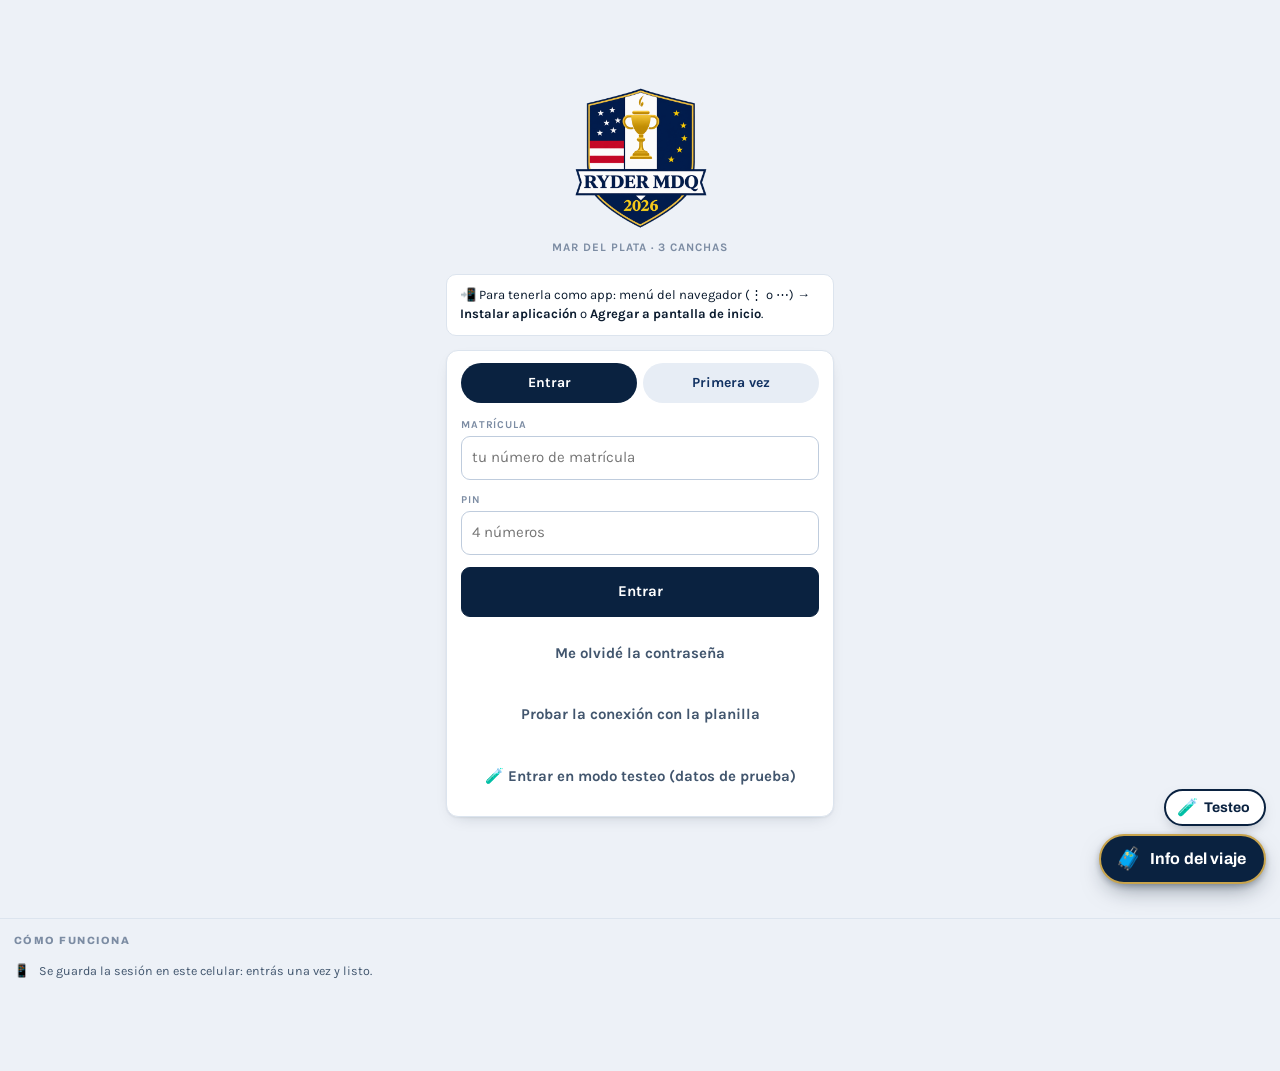
==== commit f05baa6f: "Botón Testeo flotante, Reiniciar a cero por cancha y todo, y cualquiera con sesión edita todo (v78) " ====
--- a/index.html
+++ b/index.html
@@ -19,7 +19,34 @@
 </head>
 <body>
 <div id="app"><div class="pantalla"><p class="vacio">Cargando…</p></div></div>
-<a class="flot-viaje" href="gira/" aria-label="Info del viaje: agenda, reservas, pagos y autos"><span aria-hidden="true">🧳</span><b>Info del viaje</b></a>
+<div class="flot-viaje" id="flot-viaje">
+  <button class="fv-test" id="fv-test" type="button" data-acc="test-toggle" aria-label="Entrar o salir del modo testeo"><span aria-hidden="true">🧪</span><b>Testeo</b></button>
+  <a class="fv-btn" href="gira/" aria-label="Info del viaje: agenda, reservas, pagos y autos"><span aria-hidden="true">🧳</span><b>Info del viaje</b></a>
+  <button class="fv-tab" type="button" aria-label="Mostrar el botón Info del viaje">‹</button>
+</div>
+<script>
+/* Botón Info del viaje: siempre visible. Deslizándolo hacia el costado queda
+   plegado como una flechita azul en el borde; tocándola vuelve a aparecer. */
+(function () {
+  var el = document.getElementById('flot-viaje'), x0 = null, y0 = 0, dx = 0;
+  function set(p) { el.classList.toggle('plegado', p); try { localStorage.setItem('gtm-fv-plegado', p ? '1' : ''); } catch (e) {} }
+  try { if (localStorage.getItem('gtm-fv-plegado')) el.classList.add('plegado'); } catch (e) {}
+  el.querySelector('.fv-tab').addEventListener('click', function () { set(false); });
+  var b = el.querySelector('.fv-btn');
+  b.addEventListener('touchstart', function (e) { x0 = e.touches[0].clientX; y0 = e.touches[0].clientY; dx = 0; }, { passive: true });
+  b.addEventListener('touchmove', function (e) {
+    if (x0 === null) return;
+    dx = e.touches[0].clientX - x0;
+    if (Math.abs(dx) > Math.abs(e.touches[0].clientY - y0) && dx > 0) b.style.transform = 'translateX(' + dx + 'px)';
+  }, { passive: true });
+  b.addEventListener('touchend', function () {
+    b.style.transform = '';
+    if (dx > 50) set(true);
+    x0 = null;
+  });
+  b.addEventListener('click', function (e) { if (dx > 10) { e.preventDefault(); dx = 0; } });
+})();
+</script>
 <script src="config.js"></script>
 <script src="app.js"></script>
 </body>
--- a/app.css
+++ b/app.css
@@ -86,8 +86,8 @@
 .grid2{display:grid;grid-template-columns:1fr 1fr;gap:10px;padding:12px 14px}
 
 /* segmentado tipo "As It Stands / Confirmed" */
-.seg{display:flex;gap:6px;padding:0}
-.seg button{flex:1;border:0;background:var(--panel-3);border-radius:999px;padding:9px 6px;font-size:12.5px;
+.seg{display:flex;flex-wrap:wrap;gap:6px;padding:0}   /* con 5 canchas a 360 px no entran en una fila: bajan a la segunda */
+.seg button{flex:1 1 auto;border:0;background:var(--panel-3);border-radius:999px;padding:9px 6px;font-size:12.5px;
   font-weight:700;color:var(--navy-2);white-space:nowrap;letter-spacing:.01em}
 .seg button[aria-pressed="true"]{background:var(--navy);color:#fff}
 .tabsdos{display:flex;gap:6px;padding:12px 14px 0}
@@ -126,6 +126,15 @@
 .p-estado{font-family:Archivo;font-weight:800;font-size:12px;letter-spacing:.04em;text-transform:uppercase;color:var(--tinta-2)}
 .match{display:grid;grid-template-columns:1fr 66px 1fr;align-items:center;gap:6px;padding:10px 12px 6px}
 .m-lado{display:flex;flex-direction:column;gap:8px;min-width:0}
+/* Espejo (Andres, 19/11): Europe a la derecha con los globos contra el borde, el nombre
+   al lado y el handicap hacia el centro; una línea vertical parte la tarjeta al medio. */
+.match{position:relative}
+.match::before{content:"";position:absolute;left:50%;top:4px;bottom:0;width:2px;transform:translateX(-50%);background:var(--linea-2)}
+.match .m-badge{position:relative;z-index:1}
+.m-lado.izq .m-hcp{padding-right:4px}
+.m-lado.der .m-jug{flex-direction:row-reverse}
+.m-lado.der .m-nom{text-align:right}
+.m-lado.der .m-hcp{padding-left:4px}
 .m-jug{display:flex;align-items:center;gap:8px;min-width:0}
 .m-foto{width:34px;height:34px;border-radius:50%;flex:0 0 auto;object-fit:cover;background:var(--panel-3);
   display:grid;place-items:center;font-family:Archivo;font-weight:800;font-size:14px;color:var(--navy)}
@@ -143,13 +152,15 @@
 .m-badge.as{background:#fff;color:var(--navy);box-shadow:inset 0 0 0 2px var(--linea-2)}
 .m-badge.sin{background:var(--panel-3);color:var(--tenue);box-shadow:none}
 .p-hoyos{display:flex;gap:2px;padding:2px 10px 12px;justify-content:center}
-.p-hoyos i{width:17px;height:17px;flex:0 0 auto;border-radius:50%;font-style:normal;font-size:9px;font-weight:700;
+.p-hoyos i{width:17px;height:auto;aspect-ratio:1;flex:0 1 17px;min-width:0;   /* a 360 px los 18 no entraban: se achican un poco */
+  border-radius:50%;font-style:normal;font-size:9px;font-weight:700;
   display:grid;place-items:center;font-family:"IBM Plex Mono",monospace;
   background:#fff;border:1px solid var(--linea);color:var(--tenue)}
 .p-hoyos i.u{background:var(--usa);border-color:var(--usa);color:#fff}
 .p-hoyos i.e{background:var(--eur);border-color:var(--eur);color:#fff}
 .p-hoyos i.h{background:#fff;border-color:var(--navy);color:var(--navy)}
 .p-hoyos i.fin{opacity:.3}
+.p-hoyos i.sin{opacity:.45;font-weight:500}
 .p-lados,.p-lado,.p-vs{display:none}
 
 /* ---------- leaderboard ---------- */
@@ -284,6 +295,25 @@
 .pick-eq button.r[aria-pressed="true"]{border-color:var(--usa);color:var(--usa);background:#FDF0F2}
 .pick-eq button[aria-pressed="true"]:not(.a):not(.r){border-color:var(--navy);color:#fff;background:var(--navy)}
 
+/* ---------- qué línea se anota (cualquiera anota cualquiera) ---------- */
+.lineas{display:grid;grid-template-columns:repeat(2,minmax(0,1fr));gap:8px}
+.lineas button{border:2px solid var(--linea);background:var(--panel);border-radius:10px;padding:8px 8px 9px;
+  text-align:left;display:flex;flex-direction:column;gap:2px;min-width:0;color:var(--tinta)}
+.lineas button b{font-size:14px;font-weight:800;color:var(--navy)}
+.lineas button b em{font-style:normal;font-size:11px;font-weight:700;background:var(--panel-3);border-radius:999px;padding:1px 7px;margin-left:4px;color:var(--tinta-2)}
+.lineas button span{font-size:12px;color:var(--tinta-2);white-space:nowrap;overflow:hidden;text-overflow:ellipsis}
+.lineas button.r{border-left:6px solid var(--usa)}
+.lineas button.a{border-left:6px solid var(--eur)}
+.lineas button.r b{color:var(--usa)}
+.lineas button.a b{color:var(--eur)}
+.lineas button[aria-pressed="true"]{border-color:var(--navy);background:var(--navy)}
+.lineas button[aria-pressed="true"] b,.lineas button[aria-pressed="true"] span{color:#fff}
+.lineas button[aria-pressed="true"] b em{background:rgba(255,255,255,.2);color:#fff}
+.lineas button.r[aria-pressed="true"]{border-color:var(--usa);background:var(--usa)}
+.lineas button.a[aria-pressed="true"]{border-color:var(--eur);background:var(--eur)}
+.ir-lineas{border-top:1px solid var(--linea)}
+.ir-lineas .btn{flex:1 1 auto;font-weight:700}
+
 /* ---------- ingreso ---------- */
 .pantalla{min-height:100svh;display:flex;flex-direction:column;justify-content:center;
   max-width:420px;margin:0 auto;padding:24px 16px;gap:14px}
@@ -485,14 +515,27 @@
 .escudo-eq.eq-rojo{border-color:var(--usa);background:#FDF0F2}
 .escudo-eq.eq-rojo span{color:var(--usa)}
 
-/* Botón flotante a la info del viaje: está en todas las pantallas (vive fuera de #app) */
-.flot-viaje{position:fixed;z-index:44;right:max(14px,env(safe-area-inset-right));bottom:max(16px,env(safe-area-inset-bottom));
-  display:flex;align-items:center;gap:8px;padding:12px 18px 12px 14px;border-radius:999px;
-  background:var(--navy);color:#fff;text-decoration:none;border:2px solid var(--oro);
+/* Botón flotante a la info del viaje: en todas las pantallas (vive fuera de #app).
+   Deslizado hacia el costado queda plegado como una flechita azul en el borde. */
+.flot-viaje{position:fixed;z-index:44;right:0;bottom:max(16px,env(safe-area-inset-bottom));display:flex;flex-direction:column;align-items:flex-end;gap:8px}
+.fv-test{display:flex;align-items:center;gap:6px;margin-right:max(14px,env(safe-area-inset-right));padding:8px 14px 8px 11px;border-radius:999px;
+  background:#fff;color:var(--navy);border:2px solid var(--navy);font:800 14px/1 Archivo,"Helvetica Neue",Arial,sans-serif;
+  box-shadow:0 6px 16px -8px rgba(11,27,46,.5)}
+.fv-test span{font-size:17px;line-height:1}
+.fv-test.on{background:#E8590C;border-color:#E8590C;color:#fff}
+.flot-viaje.plegado .fv-test{display:none}
+.reinicio{display:flex;flex-wrap:wrap;gap:8px;padding:4px 16px 14px}
+.reinicio .btn{flex:1 1 140px}
+.fv-btn{display:flex;align-items:center;gap:8px;margin-right:max(14px,env(safe-area-inset-right));padding:12px 18px 12px 14px;border-radius:999px;
+  background:var(--navy);color:#fff;text-decoration:none;border:2px solid var(--oro);transition:transform .2s;
   box-shadow:0 10px 24px -8px rgba(11,27,46,.55),0 2px 6px rgba(11,27,46,.25);
-  font:800 16px/1 Archivo,"Helvetica Neue",Arial,sans-serif;letter-spacing:.01em}
-.flot-viaje span{font-size:22px;line-height:1}
-.flot-viaje:active{transform:scale(.97);background:var(--navy-2)}
+  font:800 16px/1 Archivo,"Helvetica Neue",Arial,sans-serif;letter-spacing:.01em;touch-action:pan-y}
+.fv-btn span{font-size:22px;line-height:1}
+.fv-btn:active{background:var(--navy-2)}
+.fv-tab{display:none;border:0;background:var(--eur);color:#fff;font:800 26px/1 Archivo,sans-serif;
+  width:30px;height:52px;border-radius:12px 0 0 12px;padding:0 0 3px 4px;box-shadow:0 6px 16px -6px rgba(11,27,46,.5)}
+.flot-viaje.plegado .fv-btn{display:none}
+.flot-viaje.plegado .fv-tab{display:block}
 /* que el botón no tape lo último de la pantalla */
 body{padding-bottom:calc(84px + env(safe-area-inset-bottom))}
 /* scramble: de quién fue la salida */
@@ -501,6 +544,7 @@
 .salidas button{border:2px solid var(--linea);background:var(--panel);border-radius:12px;padding:8px 4px;color:var(--tinta);min-width:0}
 .salidas button b{display:block;font-family:"IBM Plex Mono",monospace;font-size:22px;line-height:1.1}
 .salidas button span{display:block;font-size:12px;font-weight:700;overflow:hidden;text-overflow:ellipsis;white-space:nowrap}
+.salidas button:disabled{opacity:.4;border-style:dashed}
 .salidas button i{display:block;font-style:normal;font-size:11px;color:var(--tenue);font-weight:700}
 .salidas button i.ok{color:#1E7B3A}
 .salidas button[aria-pressed="true"]{border-color:var(--navy);background:var(--navy);color:#fff}
@@ -524,3 +568,75 @@
 .avisos .acc{padding:6px 0 0}
 .avisos-msj{color:var(--tinta);font-weight:700}
 .acc-mini{display:flex;gap:6px;flex:0 0 auto}
+
+/* ===== partida rápida modo Ryder ===== */
+.ry-parejas{display:grid;gap:8px;margin:0 14px 10px}
+.ry-parejas button{display:grid;grid-template-columns:1fr auto 1fr;align-items:center;gap:8px;text-align:center;
+  border:2px solid var(--linea);background:var(--panel);border-radius:10px;padding:11px 10px;font:inherit;
+  font-weight:800;font-size:14px;color:var(--navy);cursor:pointer}
+.ry-parejas button i{font-style:normal;font-size:11px;font-weight:700;color:var(--tenue)}
+.ry-parejas button small{grid-column:1/-1;font-size:10.5px;font-weight:700;color:var(--tenue);text-transform:uppercase;letter-spacing:.06em}
+.ry-parejas button[aria-pressed="true"]{border-color:var(--navy);box-shadow:inset 0 0 0 1px var(--navy);background:#F3F5F9}
+.ry-cruces{margin:0 14px 12px;font-size:13px;color:var(--tinta,#111);text-align:center}
+.ry-marcador{display:grid;grid-template-columns:1fr 1fr;gap:10px;padding:4px 14px 12px;text-align:center}
+.ry-marcador b{display:block;font-family:Archivo,system-ui,sans-serif;font-size:40px;font-weight:800;line-height:1}
+.ry-marcador span{display:block;font-size:13px;font-weight:700;margin-top:4px}
+.ry-hm{cursor:default}
+.ry-hm .hm-tic{width:12px;height:12px;border-radius:50%;border:1.5px solid var(--linea-2);background:#fff}
+.ry-hm .hm-tic.r{background:var(--usa);border-color:var(--usa)}
+.ry-hm .hm-tic.a{background:var(--eur);border-color:var(--eur)}
+.ry-hm b.txt-rojo{color:var(--usa)}
+.ry-hm b.txt-azul{color:var(--eur)}
+.linea-vs{margin:2px 14px 4px;font-family:Archivo,system-ui,sans-serif;font-size:11px;font-weight:800;
+  text-transform:uppercase;letter-spacing:.06em;color:var(--navy);text-align:center}
+.pr-fila.corte{border-top:2px solid var(--linea-2);margin-top:6px;padding-top:10px}
+/* con el botón de Ryder rápida la cabecera no entra en un celular: el perfil queda sólo con la foto */
+@media(max-width:430px){
+  .cab-der{gap:5px}
+  .chip-test,.chip-estado{padding:5px 7px}
+  .btn-perfil{padding:3px;max-width:none}
+  .btn-perfil .nom{display:none}
+}
+@media(max-width:360px){.chip-estado{display:none}}
+/* alta: elegir el perfil precargado */
+.perfiles-alta{display:grid;grid-template-columns:1fr 1fr;gap:7px}
+.perfiles-alta button{border:2px solid var(--linea);background:var(--panel);border-radius:10px;padding:9px 10px;
+  text-align:left;font:inherit;cursor:pointer;min-width:0}
+.perfiles-alta button b{display:block;font-size:14.5px;font-weight:800}
+.perfiles-alta button i{display:block;font-style:normal;font-size:11px;color:var(--tenue);font-weight:600;
+  overflow:hidden;text-overflow:ellipsis;white-space:nowrap}
+.perfiles-alta button[aria-pressed="true"]{border-color:var(--navy);box-shadow:inset 0 0 0 1px var(--navy);background:#F3F5F9}
+
+/* ---------- armado de líneas por los capitanes ---------- */
+.ed-linea{padding:10px 14px;border-top:1px solid var(--linea)}
+.ed-lados{display:grid;grid-template-columns:1fr 1fr;gap:8px;margin-top:6px}
+.ed-lado{display:flex;flex-direction:column;gap:6px;min-width:0;border-left:4px solid var(--linea);padding-left:8px}
+.ed-lado.r{border-left-color:var(--usa)}
+.ed-lado.a{border-left-color:var(--eur)}
+.ed-lado>b{font-size:12px;text-transform:uppercase;letter-spacing:.04em}
+.ed-lado.r>b{color:var(--usa)}
+.ed-lado.a>b{color:var(--eur)}
+.ed-lado select{width:100%;min-width:0;font-size:14px;padding:8px 6px}
+.ed-nom{font-weight:700;font-size:14px;padding:6px 0}
+
+/* ---------- Ryder general ---------- */
+.gen-cancha{display:grid;grid-template-columns:1fr auto;gap:2px 10px;width:100%;text-align:left;border:0;
+  border-top:1px solid var(--linea);background:var(--panel-2);padding:10px 14px;color:var(--tinta)}
+.gen-cancha .gc-nom{display:flex;flex-direction:column;min-width:0}
+.gen-cancha .gc-nom b{font-size:16px;color:var(--navy)}
+.gen-cancha .gc-nom i{font-style:normal;font-size:12px;color:var(--tinta-2)}
+.gen-cancha .gc-pts{display:flex;gap:6px;align-items:center;font-size:22px;font-weight:800}
+.gen-cancha .gc-est{grid-column:1/-1;font-size:12px;color:var(--tinta-2)}
+.gen-partido{display:grid;grid-template-columns:1fr auto 1fr;gap:8px;align-items:center;padding:6px 14px;font-size:13px;font-weight:700}
+.gen-partido>span:last-child{text-align:right}
+.gen-partido .m-badge{transform:scale(.8)}
+.gen-equipos{display:grid;grid-template-columns:1fr 1fr;gap:10px;padding:10px 14px}
+.gen-eq{display:flex;flex-direction:column;gap:4px;min-width:0}
+.gen-eq>b{font-size:13px;text-transform:uppercase;letter-spacing:.04em}
+.gen-eq.r>b{color:var(--usa)}
+.gen-eq.a>b{color:var(--eur)}
+.gen-cap{display:flex;flex-direction:column;font-size:12px;color:var(--tinta-2);gap:2px;margin-bottom:4px}
+.gen-cap select{font-size:14px;padding:6px}
+.gen-jug{display:flex;justify-content:space-between;align-items:center;font-size:14px;gap:4px}
+.gen-jug i{font-style:normal;color:var(--tinta-2);font-size:12px}
+.gen-jug .btn.fin{padding:2px 10px;font-size:16px}
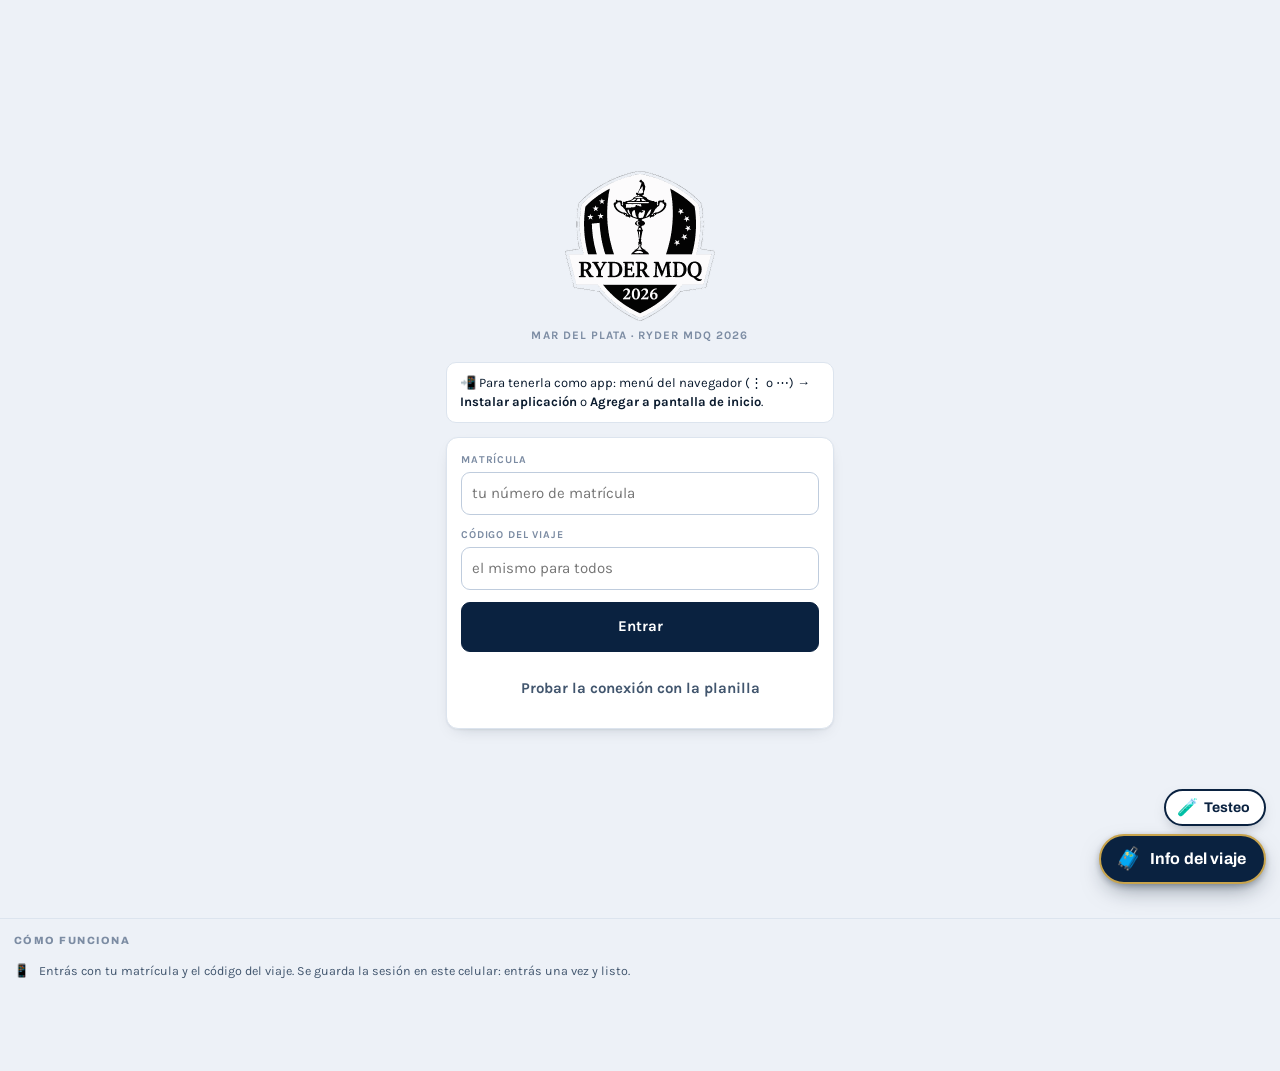
==== commit 5fb713ca: "v97: logo nuevo Ryder MDQ 2026 (ícono PWA y apple-touch-icon en negro) y escudos USA/Europe en los p" ====
--- a/index.html
+++ b/index.html
@@ -8,7 +8,7 @@
 <title>Ryder MDQ</title>
 <link rel="manifest" href="manifest.webmanifest">
 <link rel="icon" href="icono-192.png" sizes="192x192">
-<link rel="apple-touch-icon" href="icono-192.png">
+<link rel="apple-touch-icon" sizes="180x180" href="apple-touch-icon.png">
 <meta name="apple-mobile-web-app-capable" content="yes">
 <meta name="apple-mobile-web-app-status-bar-style" content="default">
 <meta name="apple-mobile-web-app-title" content="Ryder MDQ">
@@ -20,31 +20,47 @@
 <body>
 <div id="app"><div class="pantalla"><p class="vacio">Cargando…</p></div></div>
 <div class="flot-viaje" id="flot-viaje">
+  <div class="fv-esc" id="fv-esc" hidden></div>
   <button class="fv-test" id="fv-test" type="button" data-acc="test-toggle" aria-label="Entrar o salir del modo testeo"><span aria-hidden="true">🧪</span><b>Testeo</b></button>
   <a class="fv-btn" href="gira/" aria-label="Info del viaje: agenda, reservas, pagos y autos"><span aria-hidden="true">🧳</span><b>Info del viaje</b></a>
-  <button class="fv-tab" type="button" aria-label="Mostrar el botón Info del viaje">‹</button>
+  <button class="fv-tab" type="button" aria-label="Mostrar los botones Testeo e Info del viaje">‹</button>
 </div>
 <script>
-/* Botón Info del viaje: siempre visible. Deslizándolo hacia el costado queda
-   plegado como una flechita azul en el borde; tocándola vuelve a aparecer. */
+/* Botones flotantes (Testeo e Info del viaje): arrastrando cualquiera de los dos hacia
+   el borde derecho (o fuera de la pantalla) quedan plegados como una flechita azul;
+   tocándola vuelven a su lugar. Anda con el dedo y con el mouse. */
 (function () {
-  var el = document.getElementById('flot-viaje'), x0 = null, y0 = 0, dx = 0;
+  var el = document.getElementById('flot-viaje'), x0 = null, y0 = 0, dx = 0, movio = false;
+  var bs = [el.querySelector('.fv-btn'), el.querySelector('.fv-test')];
   function set(p) { el.classList.toggle('plegado', p); try { localStorage.setItem('gtm-fv-plegado', p ? '1' : ''); } catch (e) {} }
+  function mover(px) { bs.forEach(function (b) { b.style.transform = px ? 'translateX(' + px + 'px)' : ''; }); }
   try { if (localStorage.getItem('gtm-fv-plegado')) el.classList.add('plegado'); } catch (e) {}
   el.querySelector('.fv-tab').addEventListener('click', function () { set(false); });
-  var b = el.querySelector('.fv-btn');
-  b.addEventListener('touchstart', function (e) { x0 = e.touches[0].clientX; y0 = e.touches[0].clientY; dx = 0; }, { passive: true });
-  b.addEventListener('touchmove', function (e) {
-    if (x0 === null) return;
-    dx = e.touches[0].clientX - x0;
-    if (Math.abs(dx) > Math.abs(e.touches[0].clientY - y0) && dx > 0) b.style.transform = 'translateX(' + dx + 'px)';
-  }, { passive: true });
-  b.addEventListener('touchend', function () {
-    b.style.transform = '';
-    if (dx > 50) set(true);
-    x0 = null;
+  bs.forEach(function (b) {
+    b.style.touchAction = 'pan-y';
+    b.addEventListener('pointerdown', function (e) { x0 = e.clientX; y0 = e.clientY; dx = 0; movio = false; });
+    b.addEventListener('pointermove', function (e) {
+      if (x0 === null) return;
+      dx = e.clientX - x0;
+      if (Math.abs(dx) > 8 && Math.abs(dx) > Math.abs(e.clientY - y0)) {
+        movio = true;
+        try { b.setPointerCapture(e.pointerId); } catch (er) {}
+        mover(Math.max(0, dx));
+      }
+    });
+    var fin = function () {
+      if (x0 === null) return;
+      mover(0);
+      if (movio && dx > 50) set(true);
+      x0 = null;
+    };
+    b.addEventListener('pointerup', fin);
+    b.addEventListener('pointercancel', fin);
   });
-  b.addEventListener('click', function (e) { if (dx > 10) { e.preventDefault(); dx = 0; } });
+  // si fue un arrastre, no cuenta como toque (ni abre el viaje ni cambia el testeo)
+  el.addEventListener('click', function (e) {
+    if (movio && !e.target.closest('.fv-tab')) { e.preventDefault(); e.stopPropagation(); movio = false; }
+  }, true);
 })();
 </script>
 <script src="config.js"></script>
--- a/app.css
+++ b/app.css
@@ -524,6 +524,12 @@
 .fv-test span{font-size:17px;line-height:1}
 .fv-test.on{background:#E8590C;border-color:#E8590C;color:#fff}
 .flot-viaje.plegado .fv-test{display:none}
+.flot-viaje.plegado .fv-esc{display:none}
+.fv-esc{display:flex;flex-direction:column;align-items:flex-end;gap:6px;margin-right:max(14px,env(safe-area-inset-right))}
+.fv-esc[hidden]{display:none}
+.fv-esc button{padding:7px 12px;border-radius:999px;border:2px solid #E8590C;background:#fff;color:#B8440A;
+  font:800 13px/1 Archivo,"Helvetica Neue",Arial,sans-serif;box-shadow:0 4px 12px -6px rgba(11,27,46,.45)}
+.fv-esc button[aria-pressed="true"]{background:#E8590C;color:#fff}
 .reinicio{display:flex;flex-wrap:wrap;gap:8px;padding:4px 16px 14px}
 .reinicio .btn{flex:1 1 140px}
 .fv-btn{display:flex;align-items:center;gap:8px;margin-right:max(14px,env(safe-area-inset-right));padding:12px 18px 12px 14px;border-radius:999px;
@@ -640,3 +646,178 @@
 .gen-jug{display:flex;justify-content:space-between;align-items:center;font-size:14px;gap:4px}
 .gen-jug i{font-style:normal;color:var(--tinta-2);font-size:12px}
 .gen-jug .btn.fin{padding:2px 10px;font-size:16px}
+.subir.chico{padding:6px 10px;font-size:18px}
+
+/* Handicap de cancha del día */
+.hc-lista{display:grid;grid-template-columns:repeat(auto-fill,minmax(150px,1fr));gap:6px 12px;padding:4px 16px 8px}
+.hc-fila{display:flex;align-items:center;justify-content:space-between;gap:8px;font-weight:700;font-size:14px}
+.hc-fila input{width:64px;text-align:center;font:600 16px "IBM Plex Mono",monospace;color:#000;background:#fff;border:1px solid var(--linea-2);border-radius:8px;padding:6px 4px}
+
+.jug.toca{cursor:pointer}
+.jug.toca:active{background:var(--panel-2)}
+
+/* análisis de mejoras (perfil) */
+.btn-analisis{display:flex;align-items:center;gap:12px;width:100%;text-align:left;border:1px solid var(--linea);
+  background:var(--panel);border-radius:var(--r);padding:14px;box-shadow:var(--sombra);color:var(--tinta)}
+.btn-analisis span:first-child{font-size:22px}
+.btn-analisis span:nth-child(2){flex:1;display:flex;flex-direction:column;gap:2px}
+.btn-analisis b{font-size:15px}
+.btn-analisis small{font-size:12.5px;color:var(--tinta-2)}
+.btn-analisis i{font-style:normal;font-weight:800;color:var(--navy)}
+.an-intro{padding:12px 14px;font-size:14px;line-height:1.45;color:var(--tinta-2)}
+.an-item{padding:12px 14px;border-top:1px solid var(--linea)}
+.an-item:first-of-type{border-top:0}
+.an-cab{display:flex;align-items:flex-start;gap:8px;margin-bottom:6px}
+.an-n{flex:0 0 auto;width:22px;height:22px;border-radius:50%;background:var(--navy);color:#fff;
+  display:grid;place-items:center;font-size:12px}
+.an-t{flex:1;font-size:14.5px;line-height:1.3}
+.an-cab .pin{flex:0 0 auto}
+.an-item p{font-size:13.5px;line-height:1.45;color:var(--tinta);margin:4px 0 0 30px}
+.an-item p i{font-style:normal;font-weight:700}
+.an-item.hecho .an-n{background:var(--verde,#2e7d32)}
+
+/* análisis: portada y ejemplos antes / después */
+.an-portada{padding:16px 14px 14px;background:linear-gradient(160deg,var(--navy) 0%,var(--navy-3) 100%);color:#fff;border:0}
+.an-portada small{font-size:11px;font-weight:700;letter-spacing:.1em;opacity:.75;text-transform:uppercase}
+.an-portada h2{font-family:Archivo,system-ui,sans-serif;font-size:24px;font-weight:800;margin:4px 0 6px}
+.an-portada p{font-size:13.5px;line-height:1.45;opacity:.9}
+.an-kpi{display:grid;grid-template-columns:repeat(4,1fr);gap:6px;margin-top:12px}
+.an-kpi div{background:rgba(255,255,255,.12);border-radius:10px;padding:8px 4px;text-align:center}
+.an-kpi b{display:block;font-family:Archivo,system-ui,sans-serif;font-size:22px;font-weight:800}
+.an-kpi span{display:block;font-size:10.5px;font-weight:700;opacity:.85;line-height:1.2}
+.an-kpi .urg{background:var(--usa)}
+.an-kpi .ok{background:var(--vivo)}
+.an-indice{display:flex;flex-wrap:wrap;gap:6px;margin-top:12px}
+.an-indice span{font-size:11.5px;font-weight:700;padding:4px 9px;border-radius:999px;background:rgba(255,255,255,.14)}
+.an-indice span.urg{background:#fff;color:var(--usa)}
+.an-urgente{border:2px solid var(--usa)}
+.an-urgente .sec-tit{background:#FDF0F2}
+.an-urgente .sec-tit h2{color:var(--usa)}
+.an-tam.chico{background:#E8F6EC;border-color:#BFE3CA;color:#166534}
+.an-tam.mediano{background:var(--alerta-suave);border-color:#F4D58A;color:var(--alerta)}
+.an-tam.h{background:var(--vivo);border-color:var(--vivo);color:#fff}
+.mk-par{display:grid;grid-template-columns:1fr 1fr;gap:8px;margin:10px 0 2px 30px}
+.mk-tag{display:inline-block;font-size:10.5px;font-weight:800;letter-spacing:.06em;text-transform:uppercase;
+  padding:2px 8px;border-radius:999px;margin-bottom:5px}
+.mk-tag.antes{background:#FDF0F2;color:var(--usa)}
+.mk-tag.despues{background:#E8F6EC;color:#166534}
+.mk-tel{position:relative;border:2px solid var(--tinta);border-radius:14px;padding:8px 6px 10px;background:#fff;
+  min-height:120px;overflow:hidden;font-size:11px}
+.mk-tel::before{content:"";display:block;width:34px;height:4px;border-radius:4px;background:var(--linea-2);margin:0 auto 7px}
+.mk-fila{display:flex;align-items:center;gap:4px;padding:5px 0;border-top:1px solid var(--linea)}
+.mk-fila:first-of-type{border-top:0}
+.mk-q{flex:1;min-width:0;display:flex;flex-direction:column}
+.mk-q b{font-size:11.5px;white-space:nowrap;overflow:hidden;text-overflow:ellipsis}
+.mk-q i{font-style:normal;font-size:8.5px;color:var(--tenue);line-height:1.25}
+.mk-rd{flex:0 0 auto;width:20px;height:20px;border-radius:50%;border:1px solid var(--linea-2);background:var(--panel-2);
+  display:grid;place-items:center;font-size:13px;color:var(--navy);line-height:1}
+.mk-num{flex:0 0 auto;min-width:14px;text-align:center;font-family:Archivo,system-ui,sans-serif;font-weight:800;font-size:15px}
+.mk-fila.g .mk-rd{width:27px;height:27px;font-size:16px;background:var(--navy);color:#fff;border-color:var(--navy)}
+.mk-fila.g .mk-num{font-size:19px;min-width:20px}
+.mk-fila.g .mk-q b{font-size:13px}
+.mk-pts{font-size:10px;color:var(--usa)}
+.mk-pill{border:1px solid var(--usa);color:var(--usa);border-radius:999px;padding:0 4px}
+.mk-nav{display:flex;gap:4px;margin-top:6px}
+.mk-nav span{flex:1;text-align:center;padding:6px 2px;border-radius:7px;border:1px solid var(--linea);font-weight:700;font-size:10px}
+.mk-nav span.pri{background:var(--navy);color:#fff;border-color:var(--navy)}
+.mk-flota{position:absolute;right:6px;bottom:8px;background:var(--navy);color:#fff;font-weight:800;font-size:10px;
+  padding:9px 10px;border-radius:999px;box-shadow:0 4px 12px rgba(0,0,0,.35);outline:2px dashed var(--usa);outline-offset:2px}
+.mk-flota.chica{right:-4px;bottom:auto;top:-2px;font-size:8px;padding:5px 9px 5px 6px;border-radius:999px 0 0 999px;outline:0}
+.mk-dlg{border:1px solid var(--linea-2);border-radius:10px;padding:8px;box-shadow:var(--sombra)}
+.mk-dlg p{font-size:10.5px;line-height:1.35;margin-bottom:6px}
+.mk-dlg-b{display:flex;gap:4px}
+.mk-dlg-b span{flex:1;text-align:center;font-weight:700;font-size:10px;padding:5px;border-radius:6px;background:var(--panel-3)}
+.mk-dlg-b span.pri{background:var(--usa);color:#fff}
+.mk-dlg-b span.off{background:var(--panel-3);color:var(--tenue)}
+.mk-inp{border:1.5px solid var(--navy);border-radius:6px;padding:4px 6px;font-family:"IBM Plex Mono",monospace;font-weight:700;margin-bottom:6px}
+.mk-chico{font-size:9.5px;color:var(--tinta-2);line-height:1.35;margin-top:4px}
+.mk-tecla{display:grid;grid-template-columns:repeat(4,1fr);gap:3px;margin-top:4px}
+.mk-tecla span{text-align:center;font-weight:800;font-size:13px;padding:5px 0;border-radius:6px;border:1px solid var(--linea-2)}
+.mk-tecla span.sel{background:var(--navy);color:#fff;border-color:var(--navy)}
+.mk-toques{margin-top:6px;font-weight:800;color:var(--usa);font-size:12px}
+.mk-toques small{display:block;font-size:9.5px;font-weight:600;color:var(--tinta-2)}
+.mk-toques.ok{color:#166534;font-size:10.5px}
+.mk-toast{margin-top:6px;background:var(--vivo);color:#fff;font-weight:700;font-size:9.5px;padding:6px 7px;border-radius:8px;line-height:1.3}
+.mk-toast u{margin-left:3px}
+.mk-toast.mal{background:var(--usa)}
+.mk-brillo{background:linear-gradient(135deg,#fff 0%,#fff 45%,#FFFBEA 100%)}
+.mk-brillo::after{content:"☀️";position:absolute;right:6px;top:4px;font-size:14px}
+.mk-sol{display:flex;flex-direction:column;align-items:center;gap:3px;text-align:center}
+.mk-sol b{font-family:Archivo,system-ui,sans-serif;font-size:30px;line-height:1}
+.mk-eb.gris{font-size:8.5px;color:#A9B5C6;font-weight:700;letter-spacing:.08em;text-transform:uppercase}
+.mk-eb.osc{font-size:12px;color:var(--tinta);font-weight:800}
+.mk-match{border:1.5px solid var(--usa);background:#FDF0F2;color:var(--usa);border-radius:9px;text-align:center;padding:8px 4px}
+.mk-match small{display:block;font-size:8.5px;font-weight:700}
+.mk-match b{display:block;font-size:20px;font-family:Archivo,system-ui,sans-serif}
+.mk-hoyo{text-align:center;font-family:Archivo,system-ui,sans-serif;font-weight:800;font-size:20px;margin:4px 0}
+.mk-hoyo small{font-size:9.5px;color:var(--tinta-2);font-weight:700}
+.mk-franja{background:var(--usa);color:#fff;border-radius:7px;padding:4px 6px;font-size:10px;text-align:center}
+.mk-chips{display:flex;gap:3px;margin-bottom:6px}
+.mk-chips span{flex:1;text-align:center;font-size:9px;font-weight:700;padding:5px 1px;border-radius:999px;background:var(--panel-3)}
+.mk-chips span.sel{background:var(--navy);color:#fff}
+.mk-lb{display:flex;justify-content:space-between;padding:5px 2px;border-top:1px solid var(--linea);font-size:11px}
+.mk-lev{font-size:10px;font-weight:800;color:var(--tinta-2);background:var(--panel-3);border-radius:999px;padding:4px 8px}
+.mk-tabs{display:flex;background:var(--navy);border-radius:7px;padding:2px}
+.mk-tabs span{flex:1;text-align:center;color:rgba(255,255,255,.6);font-size:6.5px;font-weight:700;padding:8px 0}
+.mk-tabs span.sel{color:#fff;box-shadow:inset 0 -2px 0 #fff}
+.mk-tabs.g span{font-size:11px}
+.mk-premio{background:linear-gradient(160deg,var(--navy),var(--navy-3));color:#fff;border-radius:9px;padding:8px;display:flex;flex-direction:column;gap:4px}
+.mk-premio small{font-size:8.5px;letter-spacing:.1em;opacity:.8}
+.mk-premio b{font-size:12.5px;font-family:Archivo,system-ui,sans-serif}
+.mk-premio span{font-size:9.5px}
+@media (max-width:380px){ .mk-par{margin-left:0} }
+
+/* análisis: números y capturas */
+.an-dato{padding:12px 14px;border-top:1px solid var(--linea)}
+.an-dato:first-of-type{border-top:0}
+.an-dato h4{font-size:13.5px;font-weight:800;margin-bottom:8px}
+.an-barra{display:grid;grid-template-columns:96px 1fr;gap:2px 8px;align-items:center;margin-bottom:7px}
+.an-barra span{font-size:12px;font-weight:700;color:var(--tinta);grid-row:span 2;line-height:1.2}
+.an-barra div{height:12px;border-radius:6px;background:var(--panel-3);overflow:hidden}
+.an-barra i{display:block;height:100%;border-radius:6px;background:var(--navy-3)}
+.an-barra i.mal{background:var(--usa)}
+.an-barra i.wa{background:#D97706}
+.an-barra i.ok{background:var(--vivo)}
+.an-barra b{font-size:11.5px;color:var(--tinta-2);font-weight:700}
+.an-tiles{display:grid;grid-template-columns:repeat(auto-fit,minmax(92px,1fr));gap:6px;margin-top:4px}
+.an-tiles div{border-radius:10px;padding:8px 6px;background:var(--panel-2);border:1px solid var(--linea);text-align:center}
+.an-tiles b{display:block;font-family:Archivo,system-ui,sans-serif;font-size:18px;font-weight:800;color:var(--tinta)}
+.an-tiles span{display:block;font-size:11px;font-weight:700;color:var(--tinta-2);line-height:1.2}
+.an-tiles .mal{background:#FDF0F2;border-color:#F3C2CB}.an-tiles .mal b{color:var(--usa)}
+.an-tiles .wa{background:var(--alerta-suave);border-color:#F4D58A}.an-tiles .wa b{color:var(--alerta)}
+.an-tiles .ok{background:#E8F6EC;border-color:#BFE3CA}.an-tiles .ok b{color:#166534}
+.an-nota{font-size:11.5px;color:var(--tinta-2);margin-top:6px;line-height:1.4}
+.an-cap{padding:6px 14px 14px;border-top:1px solid var(--linea)}
+.an-cap h4{font-size:13.5px;font-weight:800;margin:8px 0}
+.an-cap-img{position:relative;max-width:300px;margin:0 auto;border:3px solid var(--tinta);border-radius:18px;overflow:hidden}
+.an-cap-img img{display:block;width:100%;height:auto}
+.an-cap-img b{position:absolute;transform:translate(-50%,-50%);width:24px;height:24px;border-radius:50%;background:var(--usa);
+  color:#fff;font-size:12.5px;display:grid;place-items:center;box-shadow:0 0 0 3px #fff,0 3px 8px rgba(0,0,0,.4)}
+.an-cap ol{margin:10px 0 0;padding-left:0;list-style:none;counter-reset:m}
+.an-cap li{counter-increment:m;display:flex;gap:8px;font-size:13px;line-height:1.4;margin-bottom:5px}
+.an-cap li::before{content:counter(m);flex:0 0 20px;height:20px;border-radius:50%;background:var(--usa);color:#fff;
+  font-size:11px;font-weight:800;display:grid;place-items:center;margin-top:1px}
+.mk-gris{color:var(--tenue);font-size:9.5px}
+.mk-ok{color:#166534;font-size:9.5px}
+.mk-wa{color:var(--alerta);font-size:9.5px}
+.mk-snack{margin-top:8px;background:var(--tinta);color:#fff;border-radius:8px;padding:7px 8px;font-size:10.5px;display:flex;gap:5px;align-items:center}
+.mk-snack u{margin-left:auto;color:#FCD34D;font-weight:800}
+.mk-dots{display:flex;gap:3px;margin-top:8px}
+.mk-dots span{flex:1;aspect-ratio:1;border-radius:50%;border:1px solid var(--linea-2);font-size:8px;display:grid;place-items:center}
+.mk-dots span.ok{background:var(--navy);color:#fff;border-color:var(--navy)}
+.mk-dots span.pend{background:#F97316;border-color:#F97316}
+.mk-cel{background:#EDF1F7;border-radius:8px;padding:2px 6px}
+.mk-cel .mk-q i{color:#A9B5C6}
+.mk-alto{background:#fff;border:2px solid #000;border-radius:8px;padding:2px 6px}
+.mk-alto .mk-q b{font-size:15px}
+.mk-alto .mk-q i{color:#000;font-size:10.5px;font-weight:700}
+.mk-alto .mk-num{color:#000;font-size:19px}
+.mk-par > div{min-width:0}
+.mk-alto .mk-fila.g .mk-rd{width:24px;height:24px}
+.mk-negro{color:#000}
+.mk-match.azul{border-color:var(--eur);background:#EFF4FD;color:var(--eur)}
+.mk-wsp{margin-top:6px;background:#25D366;color:#fff;font-weight:800;text-align:center;border-radius:8px;padding:6px;font-size:10.5px}
+@media (max-width:380px){ .an-barra{grid-template-columns:80px 1fr} }
+/* Cerrar sesión arriba de todo en el perfil (Andres no lo encontraba, 25/11) */
+.sesion-cab{display:flex;align-items:center;justify-content:space-between;gap:10px;padding:12px 14px}
+.sesion-cab span{font-size:15px}
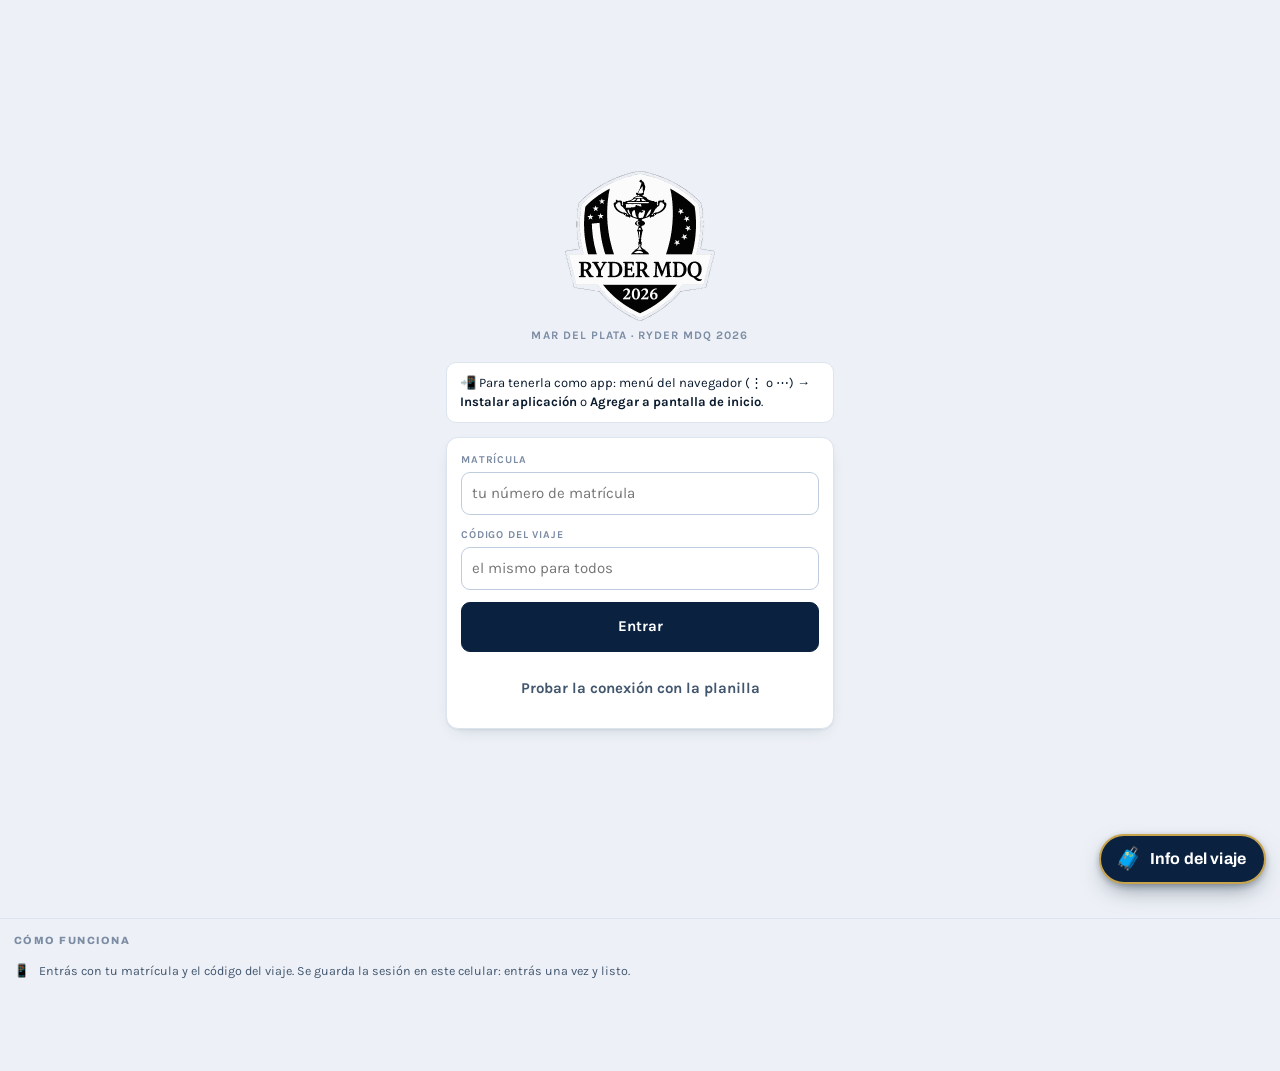
==== commit 56afc31d: "Ryder como único modo: se ocultan Partida y Testeo (v102) Los botones quedan en el código detrás de " ====
--- a/index.html
+++ b/index.html
@@ -23,7 +23,7 @@
   <div class="fv-esc" id="fv-esc" hidden></div>
   <button class="fv-test" id="fv-test" type="button" data-acc="test-toggle" aria-label="Entrar o salir del modo testeo"><span aria-hidden="true">🧪</span><b>Testeo</b></button>
   <a class="fv-btn" href="gira/" aria-label="Info del viaje: agenda, reservas, pagos y autos"><span aria-hidden="true">🧳</span><b>Info del viaje</b></a>
-  <button class="fv-tab" type="button" aria-label="Mostrar los botones Testeo e Info del viaje">‹</button>
+  <button class="fv-tab" type="button" aria-label="Mostrar el botón Info del viaje">‹</button>
 </div>
 <script>
 /* Botones flotantes (Testeo e Info del viaje): arrastrando cualquiera de los dos hacia
--- a/app.css
+++ b/app.css
@@ -522,6 +522,7 @@
   background:#fff;color:var(--navy);border:2px solid var(--navy);font:800 14px/1 Archivo,"Helvetica Neue",Arial,sans-serif;
   box-shadow:0 6px 16px -8px rgba(11,27,46,.5)}
 .fv-test span{font-size:17px;line-height:1}
+.fv-test[hidden]{display:none}
 .fv-test.on{background:#E8590C;border-color:#E8590C;color:#fff}
 .flot-viaje.plegado .fv-test{display:none}
 .flot-viaje.plegado .fv-esc{display:none}
@@ -821,3 +822,60 @@
 /* Cerrar sesión arriba de todo en el perfil (Andres no lo encontraba, 25/11) */
 .sesion-cab{display:flex;align-items:center;justify-content:space-between;gap:10px;padding:12px 14px}
 .sesion-cab span{font-size:15px}
+
+/* ===== Tarjetas versión 2 (v95): una tarjeta por jugador, agrupada por equipo ===== */
+.tc-ver button{font-weight:800}
+.tc2-cab{padding-bottom:4px}
+.tc2-eq{display:flex;align-items:baseline;justify-content:space-between;margin:6px 2px -2px;padding:8px 12px;border-radius:10px;
+  color:#fff;font-family:Archivo,sans-serif;font-weight:800;font-size:15px;letter-spacing:.02em;text-transform:uppercase}
+.tc2-eq i{font-style:normal;font-weight:700;font-size:11.5px;opacity:.85;text-transform:none;letter-spacing:0}
+.tc2-eq.eq-azul{background:var(--eur)} .tc2-eq.eq-rojo{background:var(--usa)} .tc2-eq.eq-no{background:var(--tinta-2)}
+.card.tc2{padding:12px 10px 10px;border-left:5px solid var(--linea-2)}
+.card.tc2.eq-azul{border-left-color:var(--eur)} .card.tc2.eq-rojo{border-left-color:var(--usa)}
+.tc2-top{display:flex;justify-content:space-between;gap:8px;align-items:flex-start;margin-bottom:8px}
+.tc2-nom{min-width:0}
+.tc2-nom b{font-family:Archivo,sans-serif;font-size:16px;color:var(--tinta)}
+.tc2-nom em{display:inline-block;margin-left:6px;padding:1px 7px;border-radius:999px;background:var(--oro-suave);color:#7A5B12;
+  font-style:normal;font-size:11px;font-weight:800;vertical-align:2px}
+.tc2-nom span{display:block;font-size:12.5px;color:var(--tinta-2);font-weight:700}
+.tc2-num{display:flex;gap:4px;flex:none}
+.tc2-num div{min-width:44px;text-align:center;background:var(--panel-2);border-radius:8px;padding:3px 2px}
+.tc2-num div.pt{background:var(--navy);color:#fff}
+.tc2-num b{display:block;font-family:Archivo,sans-serif;font-size:18px;line-height:1.1;color:inherit}
+.tc2-num span{font-size:10px;font-weight:700;text-transform:uppercase;letter-spacing:.03em;opacity:.8}
+table.tc2-t{width:100%;border-collapse:collapse;table-layout:fixed;font-family:"IBM Plex Mono",monospace;margin-top:4px}
+table.tc2-t th{width:40px;text-align:left;font:700 10.5px Karla,sans-serif;color:var(--tenue);text-transform:uppercase}
+table.tc2-t td{text-align:center;padding:1px 0}
+table.tc2-t td.t{width:38px;background:var(--panel-2);font-size:12px;font-weight:700}
+table.tc2-t tr.n td{font-size:11px;color:var(--tinta-2);font-weight:700;position:relative;padding-top:7px}
+table.tc2-t tr.n td i{position:absolute;top:-2px;left:0;right:0;font-style:normal;font-size:10px;line-height:1;color:var(--navy-3);letter-spacing:-1px}
+table.tc2-t tr.par td{font-size:11px;color:var(--tenue)}
+table.tc2-t tr.g td{padding:2px 1px}
+.h{display:inline-grid;place-items:center;width:100%;max-width:30px;height:28px;border-radius:6px;font-weight:700;font-size:15px;
+  background:#fff;color:#000;border:1px solid var(--linea)}
+.h.v{background:var(--panel-2);border-style:dashed}
+.h.e{background:#B8860B;color:#fff;border-color:#B8860B}
+.h.b{background:var(--usa);color:#fff;border-color:var(--usa)}
+.h.p{background:#fff;color:#000}
+.h.o{background:#D6E2F5;color:#000;border-color:#B5C8E8}
+.h.d{background:var(--eur-osc);color:#fff;border-color:var(--eur-osc)}
+.tc2-pie{margin-top:6px;text-align:right;font-size:12.5px;color:var(--tinta-2);font-weight:700}
+.tc2-pie b{color:var(--tinta);font-size:14px}
+.tc2-ley .h{width:24px;height:20px;font-size:11px;vertical-align:middle}
+
+/* v99: botón Levantó (10) en la carga por línea */
+.pr-fila .lev{grid-column:1/-1;justify-self:start;margin-top:-2px;padding:5px 10px;border:1px solid var(--linea-2);
+  border-radius:999px;background:transparent;color:var(--tenue);font:inherit;font-size:12px;font-weight:700;cursor:pointer}
+
+/* v99: contador general de Stableford por equipo (Ryder → General) */
+.stb-total{display:grid;grid-template-columns:1fr auto 1fr;align-items:center;gap:8px;padding:6px 14px 0;text-align:center}
+.stb-total b{display:block;font-size:44px;line-height:1;font-variant-numeric:tabular-nums}
+.stb-total span{display:block;font-size:12px;font-weight:700;margin-top:4px}
+.stb-vs{font-size:24px;color:var(--tenue)}
+.stb-frase{margin:8px 14px 4px;text-align:center;font-weight:800;font-size:15px}
+.stb-cols{display:grid;grid-template-columns:1fr 1fr;gap:12px;padding:8px 14px 12px}
+.stb-col h3{margin:0 0 4px;font-size:13px}
+.stb-fila{display:flex;justify-content:space-between;align-items:center;gap:6px;padding:5px 0;border-top:1px solid var(--linea);font-size:14px}
+.stb-fila span{min-width:0;overflow:hidden;text-overflow:ellipsis;white-space:nowrap}
+.stb-fila i{display:block;font-style:normal;font-size:11px;color:var(--tenue)}
+.stb-fila b{font-variant-numeric:tabular-nums;font-size:16px}
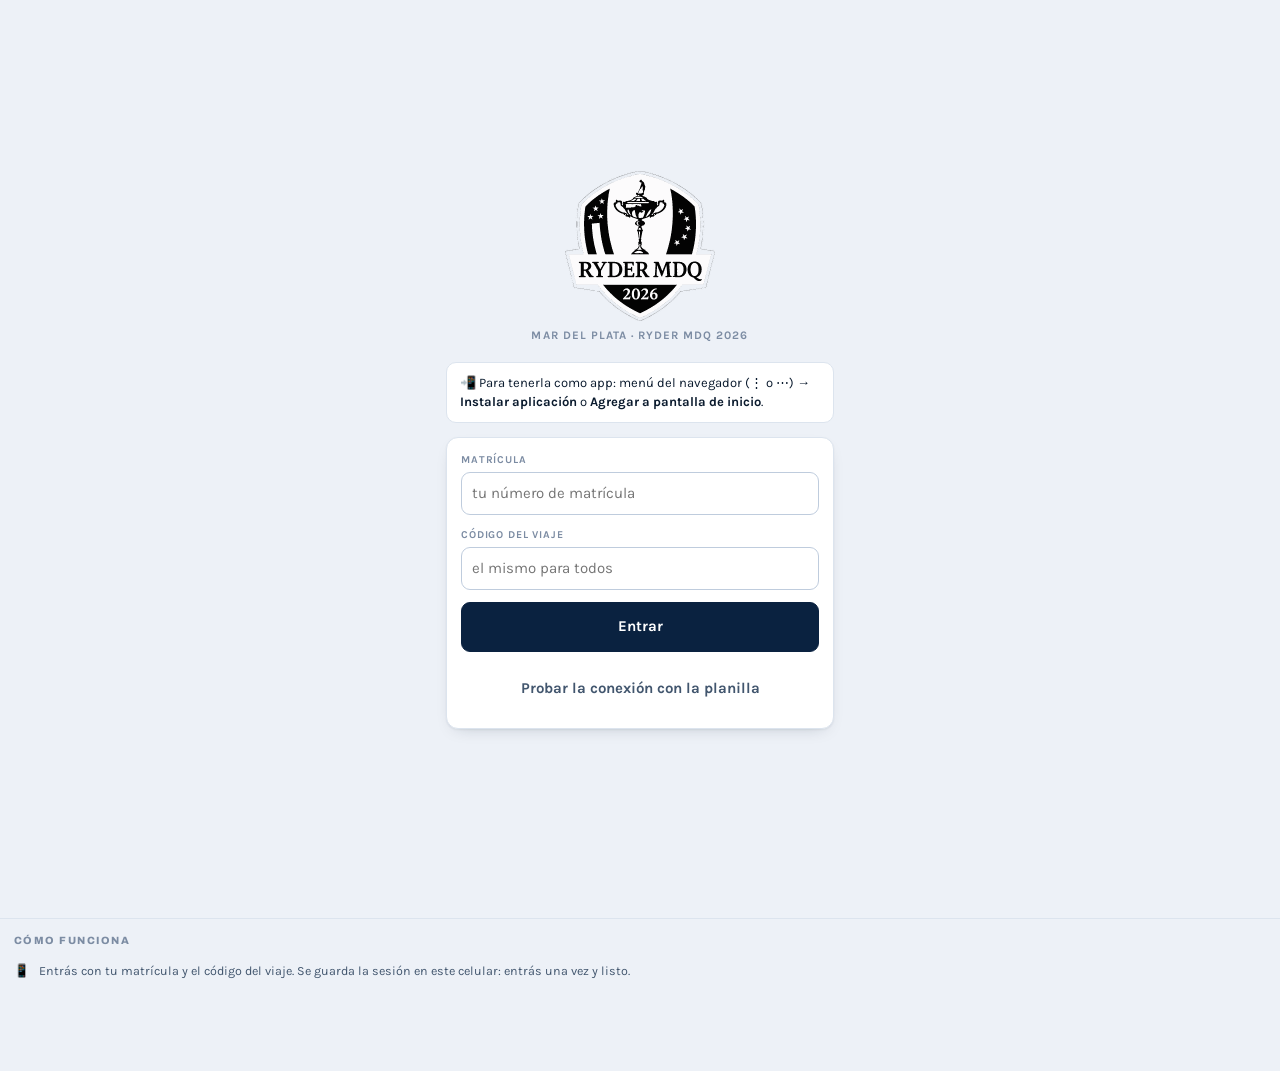
==== commit aaea6cb5: "Ocultar también Info del viaje (v103) Co-Authored-By: Claude Opus 5.5 <noreply@anthropic.com> Claude" ====
--- a/index.html
+++ b/index.html
@@ -19,7 +19,7 @@
 </head>
 <body>
 <div id="app"><div class="pantalla"><p class="vacio">Cargando…</p></div></div>
-<div class="flot-viaje" id="flot-viaje">
+<div class="flot-viaje" id="flot-viaje" hidden>
   <div class="fv-esc" id="fv-esc" hidden></div>
   <button class="fv-test" id="fv-test" type="button" data-acc="test-toggle" aria-label="Entrar o salir del modo testeo"><span aria-hidden="true">🧪</span><b>Testeo</b></button>
   <a class="fv-btn" href="gira/" aria-label="Info del viaje: agenda, reservas, pagos y autos"><span aria-hidden="true">🧳</span><b>Info del viaje</b></a>
--- a/app.css
+++ b/app.css
@@ -522,7 +522,7 @@
   background:#fff;color:var(--navy);border:2px solid var(--navy);font:800 14px/1 Archivo,"Helvetica Neue",Arial,sans-serif;
   box-shadow:0 6px 16px -8px rgba(11,27,46,.5)}
 .fv-test span{font-size:17px;line-height:1}
-.fv-test[hidden]{display:none}
+.fv-test[hidden],.flot-viaje[hidden],.fv-btn[hidden]{display:none!important}
 .fv-test.on{background:#E8590C;border-color:#E8590C;color:#fff}
 .flot-viaje.plegado .fv-test{display:none}
 .flot-viaje.plegado .fv-esc{display:none}
